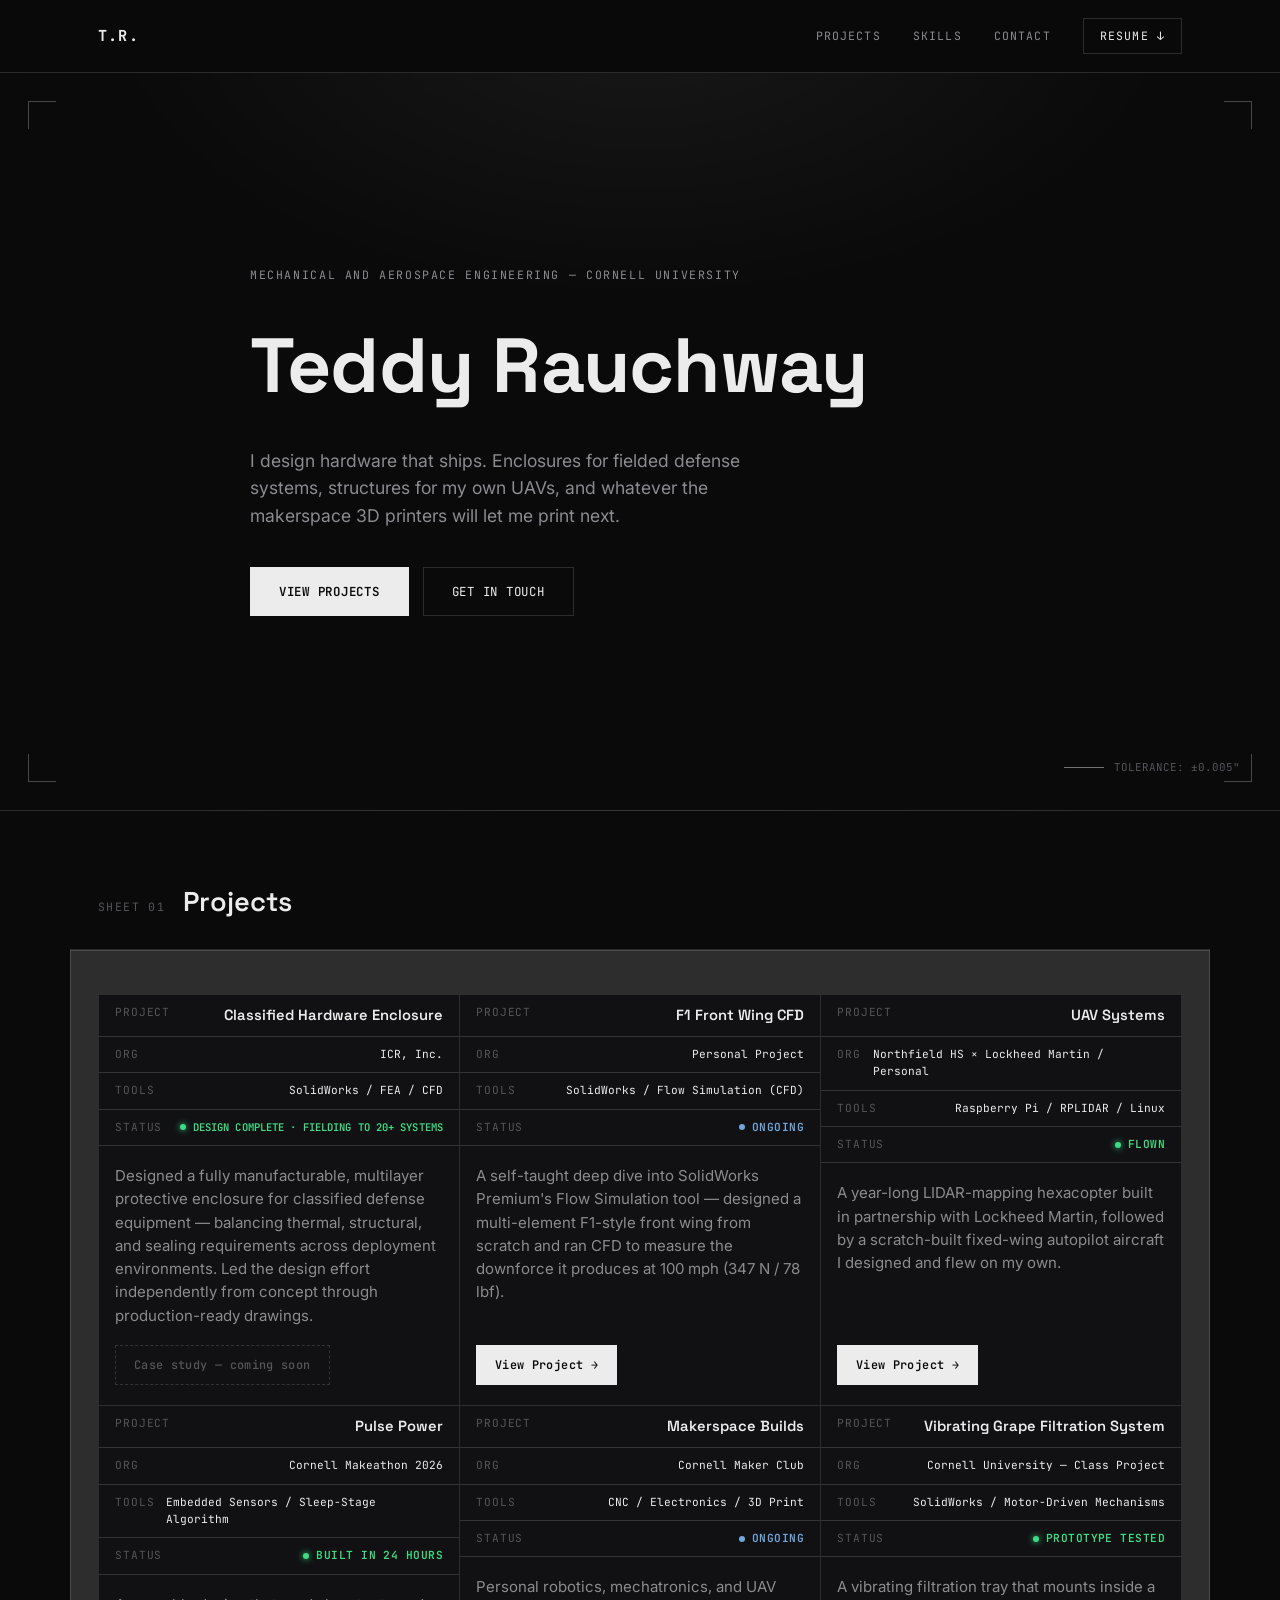
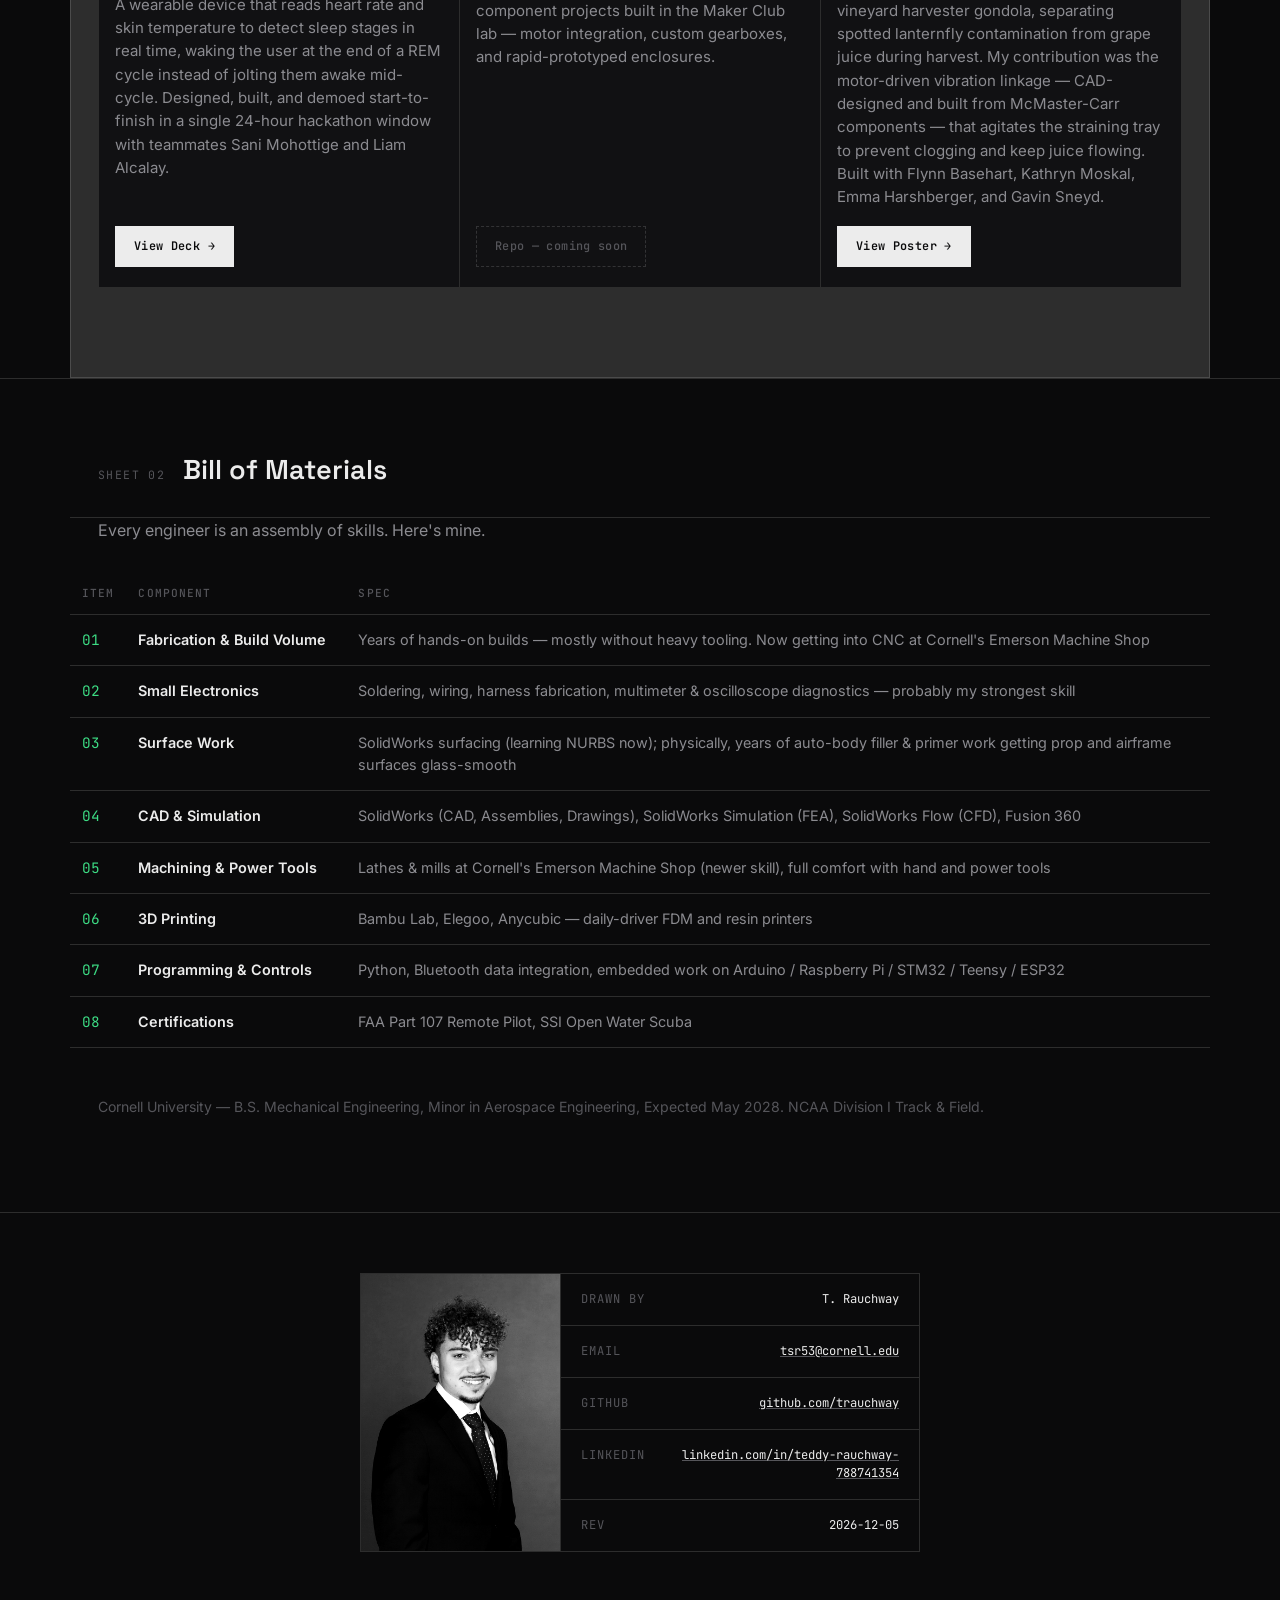
==== index.html @ 2f69b861 "Update enclosure project status line, keep it a guaranteed one-liner Status now reads "DESIGN COMPLE" ====
<!DOCTYPE html>
<html lang="en">
<head>
<meta charset="UTF-8">
<meta name="viewport" content="width=device-width, initial-scale=1.0">
<title>Teddy Rauchway — Mechanical &amp; Aerospace Engineering</title>
<link rel="preconnect" href="https://fonts.googleapis.com">
<link href="https://fonts.googleapis.com/css2?family=JetBrains+Mono:wght@400;500;700&family=Space+Grotesk:wght@400;500;600;700&family=Inter:wght@400;500;600&display=swap" rel="stylesheet">
<link rel="stylesheet" href="style.css">
</head>
<body>

<!-- ============ NAV ============ -->
<header class="nav">
  <div class="nav-inner">
    <a href="#top" class="nav-mark">T.R.</a>
    <nav class="nav-links">
      <a href="#projects">Projects</a>
      <a href="#about">Skills</a>
      <a href="#contact">Contact</a>
      <a href="assets/resume.pdf" class="nav-resume" download>Resume ↓</a>
    </nav>
  </div>
</header>

<!-- ============ HERO ============ -->
<section class="hero" id="top">
  <span class="bracket bracket-tl" aria-hidden="true"></span>
  <span class="bracket bracket-tr" aria-hidden="true"></span>
  <span class="bracket bracket-bl" aria-hidden="true"></span>
  <span class="bracket bracket-br" aria-hidden="true"></span>
  <div class="hero-inner">
    <p class="eyebrow">MECHANICAL AND AEROSPACE ENGINEERING — CORNELL UNIVERSITY</p>
    <h1>Teddy Rauchway</h1>
    <p class="hero-thesis">I design hardware that ships. Enclosures for fielded defense systems, structures for my own UAVs, and whatever the makerspace 3D printers will let me print next.</p>
    <div class="hero-actions">
      <a href="#projects" class="btn btn-primary">View Projects</a>
      <a href="mailto:tsr53@cornell.edu" class="btn btn-outline">Get in touch</a>
    </div>
  </div>
  <div class="hero-callout" aria-hidden="true">
    <span class="dim-line"></span>
    <span class="callout-label">TOLERANCE: ±0.005"</span>
  </div>
</section>

<!-- ============ PROJECTS ============ -->
<section class="projects" id="projects">
  <div class="section-head">
    <span class="section-num">SHEET 01</span>
    <h2>Projects</h2>
  </div>

  <div class="project-grid">

    <article class="project-card">
      <div class="title-block">
        <div class="tb-row tb-title">
          <span>PROJECT</span>
          <strong>Classified Hardware Enclosure</strong>
        </div>
        <div class="tb-row">
          <span>ORG</span><span>ICR, Inc.</span>
        </div>
        <div class="tb-row">
          <span>TOOLS</span><span>SolidWorks / FEA / CFD</span>
        </div>
        <div class="tb-row">
          <span>STATUS</span><span class="status status-live status-compact"><i></i>DESIGN COMPLETE · FIELDING TO 20+ SYSTEMS</span>
        </div>
      </div>
      <p class="project-desc">
        Designed a fully manufacturable, multilayer protective enclosure for classified defense equipment —
        balancing thermal, structural, and sealing requirements across deployment environments. Led the design
        effort independently from concept through production-ready drawings.
      </p>
      <div class="project-links">
        <span class="project-link project-link-disabled">Case study — coming soon</span>
      </div>
    </article>

    <article class="project-card">
      <div class="title-block">
        <div class="tb-row tb-title">
          <span>PROJECT</span>
          <strong>F1 Front Wing CFD</strong>
        </div>
        <div class="tb-row">
          <span>ORG</span><span>Personal Project</span>
        </div>
        <div class="tb-row">
          <span>TOOLS</span><span>SolidWorks / Flow Simulation (CFD)</span>
        </div>
        <div class="tb-row">
          <span>STATUS</span><span class="status status-progress"><i></i>ONGOING</span>
        </div>
      </div>
      <p class="project-desc">
        A self-taught deep dive into SolidWorks Premium's Flow Simulation tool — designed a multi-element
        F1-style front wing from scratch and ran CFD to measure the downforce it produces at 100 mph
        (347 N / 78 lbf).
      </p>
      <div class="project-links">
        <a href="f1wing.html" class="project-link">View Project →</a>
      </div>
    </article>

    <article class="project-card">
      <div class="title-block">
        <div class="tb-row tb-title">
          <span>PROJECT</span>
          <strong>UAV Systems</strong>
        </div>
        <div class="tb-row">
          <span>ORG</span><span>Northfield HS × Lockheed Martin / Personal</span>
        </div>
        <div class="tb-row">
          <span>TOOLS</span><span>Raspberry Pi / RPLIDAR / Linux</span>
        </div>
        <div class="tb-row">
          <span>STATUS</span><span class="status status-live"><i></i>FLOWN</span>
        </div>
      </div>
      <p class="project-desc">
        A year-long LIDAR-mapping hexacopter built in partnership with Lockheed Martin, followed by a
        scratch-built fixed-wing autopilot aircraft I designed and flew on my own.
      </p>
      <div class="project-links">
        <a href="uav.html" class="project-link">View Project →</a>
      </div>
    </article>

    <article class="project-card">
      <div class="title-block">
        <div class="tb-row tb-title">
          <span>PROJECT</span>
          <strong>Pulse Power</strong>
        </div>
        <div class="tb-row">
          <span>ORG</span><span>Cornell Makeathon 2026</span>
        </div>
        <div class="tb-row">
          <span>TOOLS</span><span>Embedded Sensors / Sleep-Stage Algorithm</span>
        </div>
        <div class="tb-row">
          <span>STATUS</span><span class="status status-live"><i></i>BUILT IN 24 HOURS</span>
        </div>
      </div>
      <p class="project-desc">
        A wearable device that reads heart rate and skin temperature to detect sleep stages in real time,
        waking the user at the end of a REM cycle instead of jolting them awake mid-cycle. Designed, built,
        and demoed start-to-finish in a single 24-hour hackathon window with teammates Sani Mohottige and
        Liam Alcalay.
      </p>
      <div class="project-links">
        <a href="assets/pulse-power-deck.pdf" target="_blank" rel="noopener" class="project-link">View Deck →</a>
      </div>
    </article>

    <article class="project-card">
      <div class="title-block">
        <div class="tb-row tb-title">
          <span>PROJECT</span>
          <strong>Makerspace Builds</strong>
        </div>
        <div class="tb-row">
          <span>ORG</span><span>Cornell Maker Club</span>
        </div>
        <div class="tb-row">
          <span>TOOLS</span><span>CNC / Electronics / 3D Print</span>
        </div>
        <div class="tb-row">
          <span>STATUS</span><span class="status status-progress"><i></i>ONGOING</span>
        </div>
      </div>
      <p class="project-desc">
        Personal robotics, mechatronics, and UAV component projects built in the Maker Club lab —
        motor integration, custom gearboxes, and rapid-prototyped enclosures.
      </p>
      <div class="project-links">
        <span class="project-link project-link-disabled">Repo — coming soon</span>
      </div>
    </article>

    <article class="project-card">
      <div class="title-block">
        <div class="tb-row tb-title">
          <span>PROJECT</span>
          <strong>Vibrating Grape Filtration System</strong>
        </div>
        <div class="tb-row">
          <span>ORG</span><span>Cornell University — Class Project</span>
        </div>
        <div class="tb-row">
          <span>TOOLS</span><span>SolidWorks / Motor-Driven Mechanisms</span>
        </div>
        <div class="tb-row">
          <span>STATUS</span><span class="status status-live"><i></i>PROTOTYPE TESTED</span>
        </div>
      </div>
      <p class="project-desc">
        A vibrating filtration tray that mounts inside a vineyard harvester gondola, separating spotted
        lanternfly contamination from grape juice during harvest. My contribution was the motor-driven
        vibration linkage — CAD-designed and built from McMaster-Carr components — that agitates the
        straining tray to prevent clogging and keep juice flowing. Built with Flynn Basehart, Kathryn Moskal,
        Emma Harshberger, and Gavin Sneyd.
      </p>
      <div class="project-links">
        <a href="assets/slf-filtration-poster.pdf" target="_blank" rel="noopener" class="project-link">View Poster →</a>
      </div>
    </article>

  </div>
</section>

<!-- ============ ABOUT / SKILLS AS BOM ============ -->
<section class="about" id="about">
  <div class="section-head">
    <span class="section-num">SHEET 02</span>
    <h2>Bill of Materials</h2>
  </div>
  <p class="bom-intro">Every engineer is an assembly of skills. Here's mine.</p>

  <table class="bom-table">
    <thead>
      <tr><th>ITEM</th><th>COMPONENT</th><th>SPEC</th></tr>
    </thead>
    <tbody>
      <tr><td>01</td><td>Fabrication &amp; Build Volume</td><td>Years of hands-on builds — mostly without heavy tooling. Now getting into CNC at Cornell's Emerson Machine Shop</td></tr>
      <tr><td>02</td><td>Small Electronics</td><td>Soldering, wiring, harness fabrication, multimeter &amp; oscilloscope diagnostics — probably my strongest skill</td></tr>
      <tr><td>03</td><td>Surface Work</td><td>SolidWorks surfacing (learning NURBS now); physically, years of auto-body filler &amp; primer work getting prop and airframe surfaces glass-smooth</td></tr>
      <tr><td>04</td><td>CAD &amp; Simulation</td><td>SolidWorks (CAD, Assemblies, Drawings), SolidWorks Simulation (FEA), SolidWorks Flow (CFD), Fusion 360</td></tr>
      <tr><td>05</td><td>Machining &amp; Power Tools</td><td>Lathes &amp; mills at Cornell's Emerson Machine Shop (newer skill), full comfort with hand and power tools</td></tr>
      <tr><td>06</td><td>3D Printing</td><td>Bambu Lab, Elegoo, Anycubic — daily-driver FDM and resin printers</td></tr>
      <tr><td>07</td><td>Programming &amp; Controls</td><td>Python, Bluetooth data integration, embedded work on Arduino / Raspberry Pi / STM32 / Teensy / ESP32</td></tr>
      <tr><td>08</td><td>Certifications</td><td>FAA Part 107 Remote Pilot, SSI Open Water Scuba</td></tr>
    </tbody>
  </table>

  <div class="about-note">
    <p>Cornell University — B.S. Mechanical Engineering, Minor in Aerospace Engineering, Expected May 2028. NCAA Division I Track &amp; Field.</p>
  </div>
</section>

<!-- ============ CONTACT / FOOTER ============ -->
<footer class="footer" id="contact">
  <div class="footer-inner">
    <img src="assets/headshot.jpg" alt="Teddy Rauchway" class="footer-photo">
    <div class="footer-title-block">
      <div class="tb-row"><span>DRAWN BY</span><span>T. Rauchway</span></div>
      <div class="tb-row"><span>EMAIL</span><span><a href="mailto:tsr53@cornell.edu">tsr53@cornell.edu</a></span></div>
      <div class="tb-row"><span>GITHUB</span><span><a href="https://github.com/trauchway" target="_blank" rel="noopener">github.com/trauchway</a></span></div>
      <div class="tb-row"><span>LINKEDIN</span><span><a href="https://www.linkedin.com/in/teddy-rauchway-788741354" target="_blank" rel="noopener">linkedin.com/in/teddy-rauchway-788741354</a></span></div>
      <div class="tb-row"><span>REV</span><span id="rev-date"></span></div>
    </div>
  </div>
</footer>

<script src="script.js"></script>
</body>
</html>
---- style.css ----
:root {
  --bg:            #0A0A0B;
  --bg-elevated:   #111113;
  --bg-elevated-2: #17171A;
  --border:        rgba(255,255,255,0.14);
  --border-strong: rgba(255,255,255,0.42);
  --text:          #ECECEC;
  --text-dim:      #8B8B90;
  --text-faint:    #55555A;
  --signal-green:  #3DDC84;
  --signal-blue:   #6FA8DC;
  --font-display:  'Space Grotesk', sans-serif;
  --font-mono:     'JetBrains Mono', monospace;
  --font-body:     'Inter', sans-serif;
}

* { box-sizing: border-box; }
html { scroll-behavior: smooth; }
body {
  margin: 0;
  background: var(--bg);
  color: var(--text);
  font-family: var(--font-body);
  line-height: 1.55;
  -webkit-font-smoothing: antialiased;
}
a { color: inherit; }

a:focus-visible, span:focus-visible {
  outline: 1px solid var(--signal-green);
  outline-offset: 3px;
}

@media (prefers-reduced-motion: reduce) {
  * { animation: none !important; transition: none !important; scroll-behavior: auto !important; }
}

/* ============ NAV ============ */
.nav {
  position: sticky;
  top: 0;
  z-index: 50;
  background: rgba(10,10,11,0.88);
  backdrop-filter: blur(10px);
  border-bottom: 1px solid var(--border);
}
.nav-inner {
  max-width: 1140px;
  margin: 0 auto;
  padding: 18px 28px;
  display: flex;
  align-items: center;
  justify-content: space-between;
}
.nav-mark {
  font-family: var(--font-mono);
  font-weight: 700;
  font-size: 0.95rem;
  letter-spacing: 0.08em;
  text-decoration: none;
  color: var(--text);
}
.nav-links { display: flex; gap: 32px; align-items: center; }
.nav-links a {
  text-decoration: none;
  font-family: var(--font-mono);
  font-size: 0.72rem;
  letter-spacing: 0.1em;
  text-transform: uppercase;
  color: var(--text-dim);
  transition: color 0.15s ease;
}
.nav-links a:hover { color: var(--text); }
.nav-resume {
  border: 1px solid var(--border);
  padding: 8px 16px;
  color: var(--text) !important;
}
.nav-resume:hover { border-color: var(--border-strong); background: var(--bg-elevated); }

/* ============ HERO ============ */
.hero {
  position: relative;
  background:
    radial-gradient(ellipse 900px 500px at 50% -10%, rgba(255,255,255,0.06), transparent 60%),
    var(--bg);
  min-height: 82vh;
  display: flex;
  align-items: center;
  padding: 40px 28px;
  border-bottom: 1px solid var(--border);
}
.bracket {
  position: absolute;
  width: 28px;
  height: 28px;
  border: 1px solid var(--border-strong);
  opacity: 0.6;
}
.bracket-tl { top: 28px; left: 28px; border-right: none; border-bottom: none; }
.bracket-tr { top: 28px; right: 28px; border-left: none; border-bottom: none; }
.bracket-bl { bottom: 28px; left: 28px; border-right: none; border-top: none; }
.bracket-br { bottom: 28px; right: 28px; border-left: none; border-top: none; }
@media (max-width: 700px) { .bracket { display: none; } }

.hero-inner {
  position: relative;
  max-width: 780px;
  margin: 0 auto;
  width: 100%;
}
.eyebrow {
  font-family: var(--font-mono);
  font-size: 0.72rem;
  letter-spacing: 0.14em;
  color: var(--text-dim);
  margin: 0 0 22px;
}
.hero h1 {
  font-family: var(--font-display);
  font-size: clamp(2.6rem, 7vw, 4.8rem);
  font-weight: 700;
  margin: 0 0 22px;
  letter-spacing: -0.01em;
  color: var(--text);
}
.hero-thesis {
  font-size: 1.1rem;
  max-width: 560px;
  color: var(--text-dim);
  margin: 0 0 38px;
}
.hero-actions { display: flex; gap: 14px; flex-wrap: wrap; }
.btn {
  font-family: var(--font-mono);
  font-size: 0.78rem;
  letter-spacing: 0.06em;
  text-transform: uppercase;
  text-decoration: none;
  padding: 14px 28px;
  border: 1px solid var(--border);
  display: inline-block;
  transition: transform 0.15s ease, box-shadow 0.15s ease, background 0.15s ease, border-color 0.15s ease;
  cursor: pointer;
}
.btn-primary {
  position: relative;
  isolation: isolate;
  overflow: hidden;
  background: var(--bg);
  border-color: var(--text);
  color: var(--bg);
  font-weight: 600;
  transition: color 0.28s ease, transform 0.15s ease, box-shadow 0.15s ease, border-color 0.15s ease;
}
.btn-primary::before {
  content: '';
  position: absolute;
  inset: 0;
  z-index: -1;
  background: var(--text);
  transition: transform 0.32s cubic-bezier(0.65, 0, 0.35, 1);
}
.btn-primary:hover {
  color: var(--text);
  transform: translateY(-2px);
  box-shadow: 0 6px 18px rgba(255,255,255,0.12);
}
.btn-primary:hover::before { transform: translateX(100%); }
.btn-primary:active { transform: translateY(0); box-shadow: none; }
.btn-outline { color: var(--text); }
.btn-outline:hover {
  border-color: var(--border-strong);
  background: var(--bg-elevated);
  transform: translateY(-2px);
  box-shadow: 0 6px 18px rgba(255,255,255,0.06);
}
.btn-outline:active { transform: translateY(0); box-shadow: none; }

.hero-callout {
  position: absolute;
  right: 40px;
  bottom: 34px;
  display: flex;
  align-items: center;
  gap: 10px;
  font-family: var(--font-mono);
  font-size: 0.68rem;
  color: var(--text-faint);
}
.dim-line { width: 40px; height: 1px; background: var(--border-strong); }
@media (max-width: 700px) { .hero-callout { display: none; } }

/* ============ SECTION HEAD ============ */
.section-head {
  max-width: 1140px;
  margin: 0 auto;
  padding: 70px 28px 26px;
  display: flex;
  align-items: baseline;
  gap: 18px;
  border-bottom: 1px solid var(--border);
}
.section-num {
  font-family: var(--font-mono);
  font-size: 0.72rem;
  letter-spacing: 0.12em;
  color: var(--text-faint);
}
.section-head h2 {
  font-family: var(--font-display);
  font-size: 1.7rem;
  font-weight: 600;
  margin: 0;
  color: var(--text);
}

/* ============ PROJECTS ============ */
.projects { background: var(--bg); }
.project-grid {
  max-width: 1140px;
  margin: 0 auto;
  padding: 44px 28px 90px;
  display: grid;
  grid-template-columns: repeat(auto-fit, minmax(320px, 1fr));
  gap: 1px;
  background: var(--border);
  border: 1px solid var(--border);
}
.project-card {
  background: var(--bg-elevated);
  display: flex;
  flex-direction: column;
  transition: background 0.2s ease;
}
.project-card:hover { background: var(--bg-elevated-2); }

.title-block { border-bottom: 1px solid var(--border); }
.tb-row {
  display: flex;
  justify-content: space-between;
  gap: 12px;
  font-family: var(--font-mono);
  font-size: 0.7rem;
  padding: 9px 16px;
  border-top: 1px solid var(--border);
}
.tb-row:first-child { border-top: none; }
.tb-row span:first-child { color: var(--text-faint); letter-spacing: 0.08em; }
.tb-title strong {
  font-family: var(--font-display);
  font-size: 0.92rem;
  font-weight: 600;
  color: var(--text);
}
.status { display: flex; align-items: center; gap: 7px; font-weight: 600; letter-spacing: 0.04em; }
.status i {
  display: inline-block;
  width: 6px;
  height: 6px;
  border-radius: 50%;
}
.status-live { color: var(--signal-green); }
.status-live i { background: var(--signal-green); box-shadow: 0 0 6px var(--signal-green); }
.status-progress { color: var(--signal-blue); }
.status-progress i { background: var(--signal-blue); }
.status-compact {
  white-space: nowrap;
  font-size: clamp(0.56rem, 2.4vw, 0.66rem);
  letter-spacing: 0.01em;
}

.project-desc {
  padding: 18px 16px;
  font-size: 0.94rem;
  color: var(--text-dim);
  flex-grow: 1;
  margin: 0;
}
.project-links { padding: 0 16px 20px; }
.project-link {
  font-family: var(--font-mono);
  font-size: 0.74rem;
  letter-spacing: 0.03em;
  text-decoration: none;
  display: inline-block;
  background: var(--text);
  color: var(--bg);
  font-weight: 600;
  padding: 10px 18px;
  border: 1px solid var(--text);
  transition: all 0.15s ease;
}
.project-link:hover {
  background: transparent;
  color: var(--text);
  border-color: var(--border-strong);
}
.project-link-disabled {
  background: transparent;
  color: var(--text-faint);
  border: 1px dashed var(--border);
  font-weight: 500;
  cursor: default;
}
.project-link-disabled:hover {
  background: transparent;
  color: var(--text-faint);
  border-color: var(--border);
}

/* ============ ABOUT / BOM ============ */
.about { background: var(--bg); border-top: 1px solid var(--border); }
.bom-intro {
  max-width: 1140px;
  margin: 0 auto;
  padding: 0 28px;
  color: var(--text-dim);
  font-size: 1rem;
}
.bom-table {
  max-width: 1140px;
  margin: 30px auto 0;
  padding: 0 28px;
  width: 100%;
  border-collapse: collapse;
  font-size: 0.9rem;
}
.bom-table thead th {
  font-family: var(--font-mono);
  font-size: 0.7rem;
  letter-spacing: 0.1em;
  text-align: left;
  color: var(--text-faint);
  border-bottom: 1px solid var(--border);
  padding: 12px;
  font-weight: 500;
}
.bom-table td {
  padding: 14px 12px;
  border-bottom: 1px solid var(--border);
  vertical-align: top;
  color: var(--text-dim);
}
.bom-table td:first-child {
  font-family: var(--font-mono);
  color: var(--signal-green);
  width: 50px;
}
.bom-table td:nth-child(2) {
  font-weight: 600;
  width: 220px;
  color: var(--text);
}
.about-note {
  max-width: 1140px;
  margin: 0 auto;
  padding: 34px 28px 80px;
  color: var(--text-faint);
  font-size: 0.88rem;
}

/* ============ FOOTER ============ */
.footer { background: var(--bg); border-top: 1px solid var(--border); padding: 60px 28px; }
.footer-inner {
  max-width: 560px;
  margin: 0 auto;
  display: grid;
  grid-template-columns: 200px 1fr;
  border: 1px solid var(--border);
}
.footer-photo {
  width: 100%;
  height: 100%;
  object-fit: cover;
  display: block;
  filter: grayscale(1) contrast(1.05);
  border-right: 1px solid var(--border);
}
.footer-title-block {
  border: none;
  display: flex;
  flex-direction: column;
  justify-content: center;
}
.footer-title-block .tb-row {
  padding: 16px 20px;
  font-size: 0.76rem;
}
.footer-title-block .tb-row { color: var(--text); }
.footer-title-block .tb-row span:first-child { color: var(--text-faint); flex-shrink: 0; }
.footer-title-block .tb-row span:last-child { text-align: right; }
.footer-title-block a { text-decoration: underline; text-decoration-color: var(--text-faint); }
.footer-title-block a:hover { text-decoration-color: var(--text); }

@media (max-width: 560px) {
  .footer-inner { grid-template-columns: 1fr; }
  .footer-photo { width: 100%; height: 260px; border-right: none; border-bottom: 1px solid var(--border); }
}

@media (max-width: 500px) {
  .section-head { padding-top: 54px; }
}

/* ============ UAV PROJECT PAGE ============ */
.uav-hero { min-height: 46vh; }
.chapter { max-width: 1140px; margin: 0 auto; padding: 0 28px 90px; }
.chapter-body { padding-top: 40px; }
.chapter-info { max-width: 620px; margin-bottom: 30px; }
.chapter-desc {
  max-width: 720px;
  font-size: 1rem;
  color: var(--text-dim);
  margin: 0 0 40px;
}

.photo-grid {
  display: grid;
  grid-template-columns: repeat(auto-fit, minmax(260px, 1fr));
  gap: 1px;
  background: var(--border);
  border: 1px solid var(--border);
  margin-bottom: 40px;
}
.photo-grid figure {
  margin: 0;
  background: var(--bg-elevated);
  display: flex;
  flex-direction: column;
}
.photo-grid img {
  width: 100%;
  aspect-ratio: 4 / 3;
  object-fit: cover;
  display: block;
  filter: grayscale(0.15) contrast(1.03);
  cursor: zoom-in;
  transition: filter 0.15s ease;
}
.photo-grid img:hover { filter: grayscale(0) contrast(1.05); }
.photo-grid figcaption {
  font-family: var(--font-mono);
  font-size: 0.68rem;
  letter-spacing: 0.05em;
  color: var(--text-faint);
  padding: 10px 14px;
  display: flex;
  align-items: center;
  gap: 8px;
}
.gen-tag {
  font-weight: 700;
  color: var(--signal-blue);
  border: 1px solid var(--signal-blue);
  padding: 1px 6px;
  font-size: 0.62rem;
}
.gen-tag-final { color: var(--signal-green); border-color: var(--signal-green); }

.video-wrap {
  max-width: 720px;
  border: 1px solid var(--border);
  background: var(--bg-elevated);
  padding: 16px;
}
.video-wrap video {
  width: 100%;
  display: block;
  background: #000;
}
.video-caption {
  font-family: var(--font-mono);
  font-size: 0.7rem;
  color: var(--text-faint);
  margin: 12px 0 0;
  letter-spacing: 0.05em;
  display: flex;
  align-items: center;
  gap: 8px;
}

/* ============ COVER SHOT ============ */
.cover-shot {
  max-width: 1140px;
  margin: 0 auto;
  padding: 50px 28px 0;
}
.cover-shot figure {
  margin: 0;
  border: 1px solid var(--border);
  background: var(--bg-elevated);
}
.cover-shot img {
  width: 100%;
  aspect-ratio: 16 / 9;
  object-fit: cover;
  display: block;
  filter: grayscale(0.15) contrast(1.03);
  cursor: zoom-in;
  transition: filter 0.15s ease;
}
.cover-shot img:hover { filter: grayscale(0) contrast(1.05); }
.cover-shot figcaption {
  font-family: var(--font-mono);
  font-size: 0.7rem;
  color: var(--text-faint);
  padding: 12px 16px;
  letter-spacing: 0.05em;
  border-top: 1px solid var(--border);
}

/* ============ RESULT CALLOUT ============ */
.result-callout {
  max-width: 720px;
  border: 1px solid var(--border-strong);
  background: var(--bg-elevated);
  padding: 20px 24px;
  margin: 0 0 40px;
  display: flex;
  align-items: baseline;
  gap: 16px;
  flex-wrap: wrap;
}
.result-callout .result-label {
  font-family: var(--font-mono);
  font-size: 0.7rem;
  letter-spacing: 0.1em;
  color: var(--text-faint);
}
.result-callout .result-value {
  font-family: var(--font-display);
  font-size: 1.6rem;
  font-weight: 700;
  color: var(--signal-green);
}

/* ============ LIGHTBOX ============ */
.lightbox {
  position: fixed;
  inset: 0;
  z-index: 200;
  background: rgba(10,10,11,0.94);
  display: flex;
  align-items: center;
  justify-content: center;
  padding: 70px 28px;
  opacity: 0;
  visibility: hidden;
  transition: opacity 0.2s ease, visibility 0.2s ease;
}
.lightbox.open { opacity: 1; visibility: visible; }
.lightbox-figure {
  margin: 0;
  max-width: 1100px;
  max-height: 100%;
  display: flex;
  flex-direction: column;
  align-items: center;
}
.lightbox-img {
  max-width: 100%;
  max-height: 78vh;
  object-fit: contain;
  display: block;
  border: 1px solid var(--border);
  background: var(--bg-elevated);
}
.lightbox-caption {
  font-family: var(--font-mono);
  font-size: 0.74rem;
  letter-spacing: 0.05em;
  color: var(--text-dim);
  margin: 16px 0 0;
  text-align: center;
}
.lightbox-close {
  position: fixed;
  top: 24px;
  right: 24px;
  width: 40px;
  height: 40px;
  display: flex;
  align-items: center;
  justify-content: center;
  border: 1px solid var(--border-strong);
  background: var(--bg-elevated);
  color: var(--text);
  font-size: 0.95rem;
  cursor: pointer;
  transition: background 0.15s ease;
}
.lightbox-close:hover { background: var(--bg-elevated-2); }
@media (max-width: 700px) {
  .lightbox { padding: 60px 16px; }
  .lightbox-close { top: 14px; right: 14px; }
}
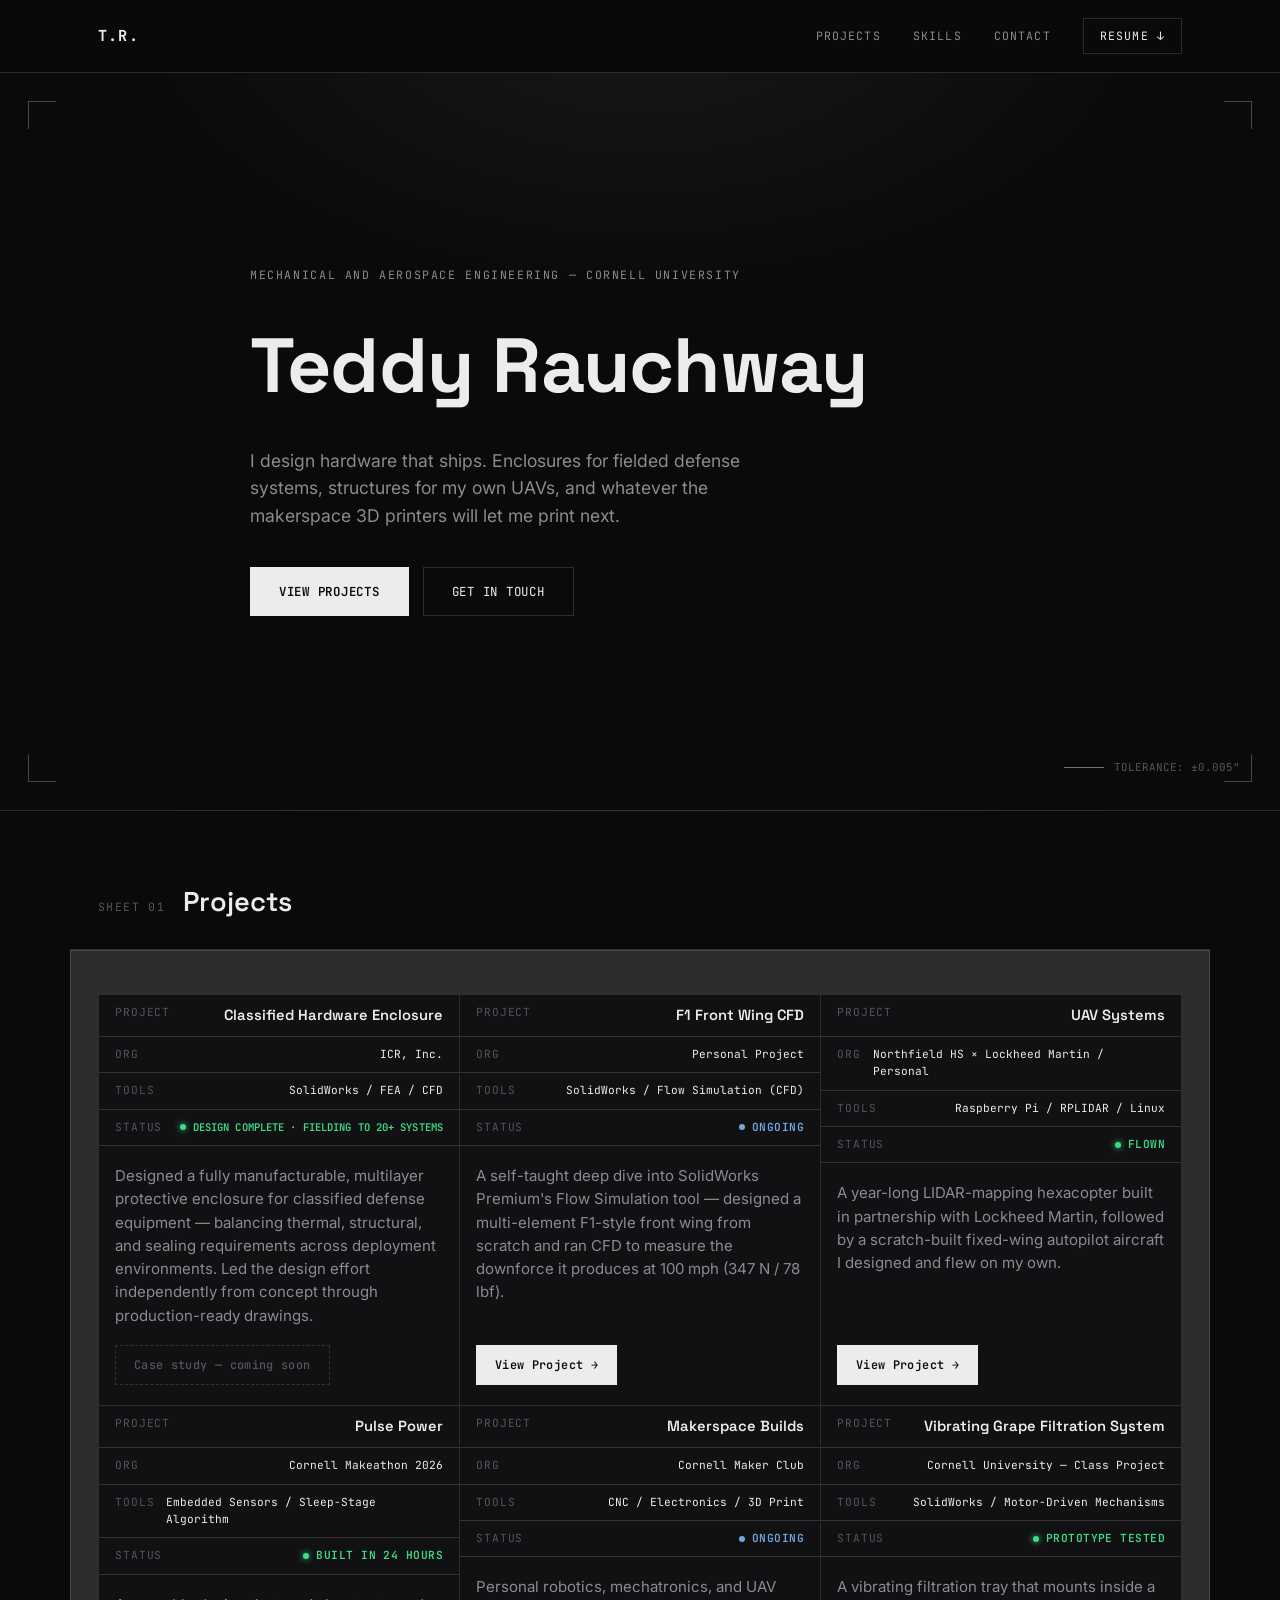
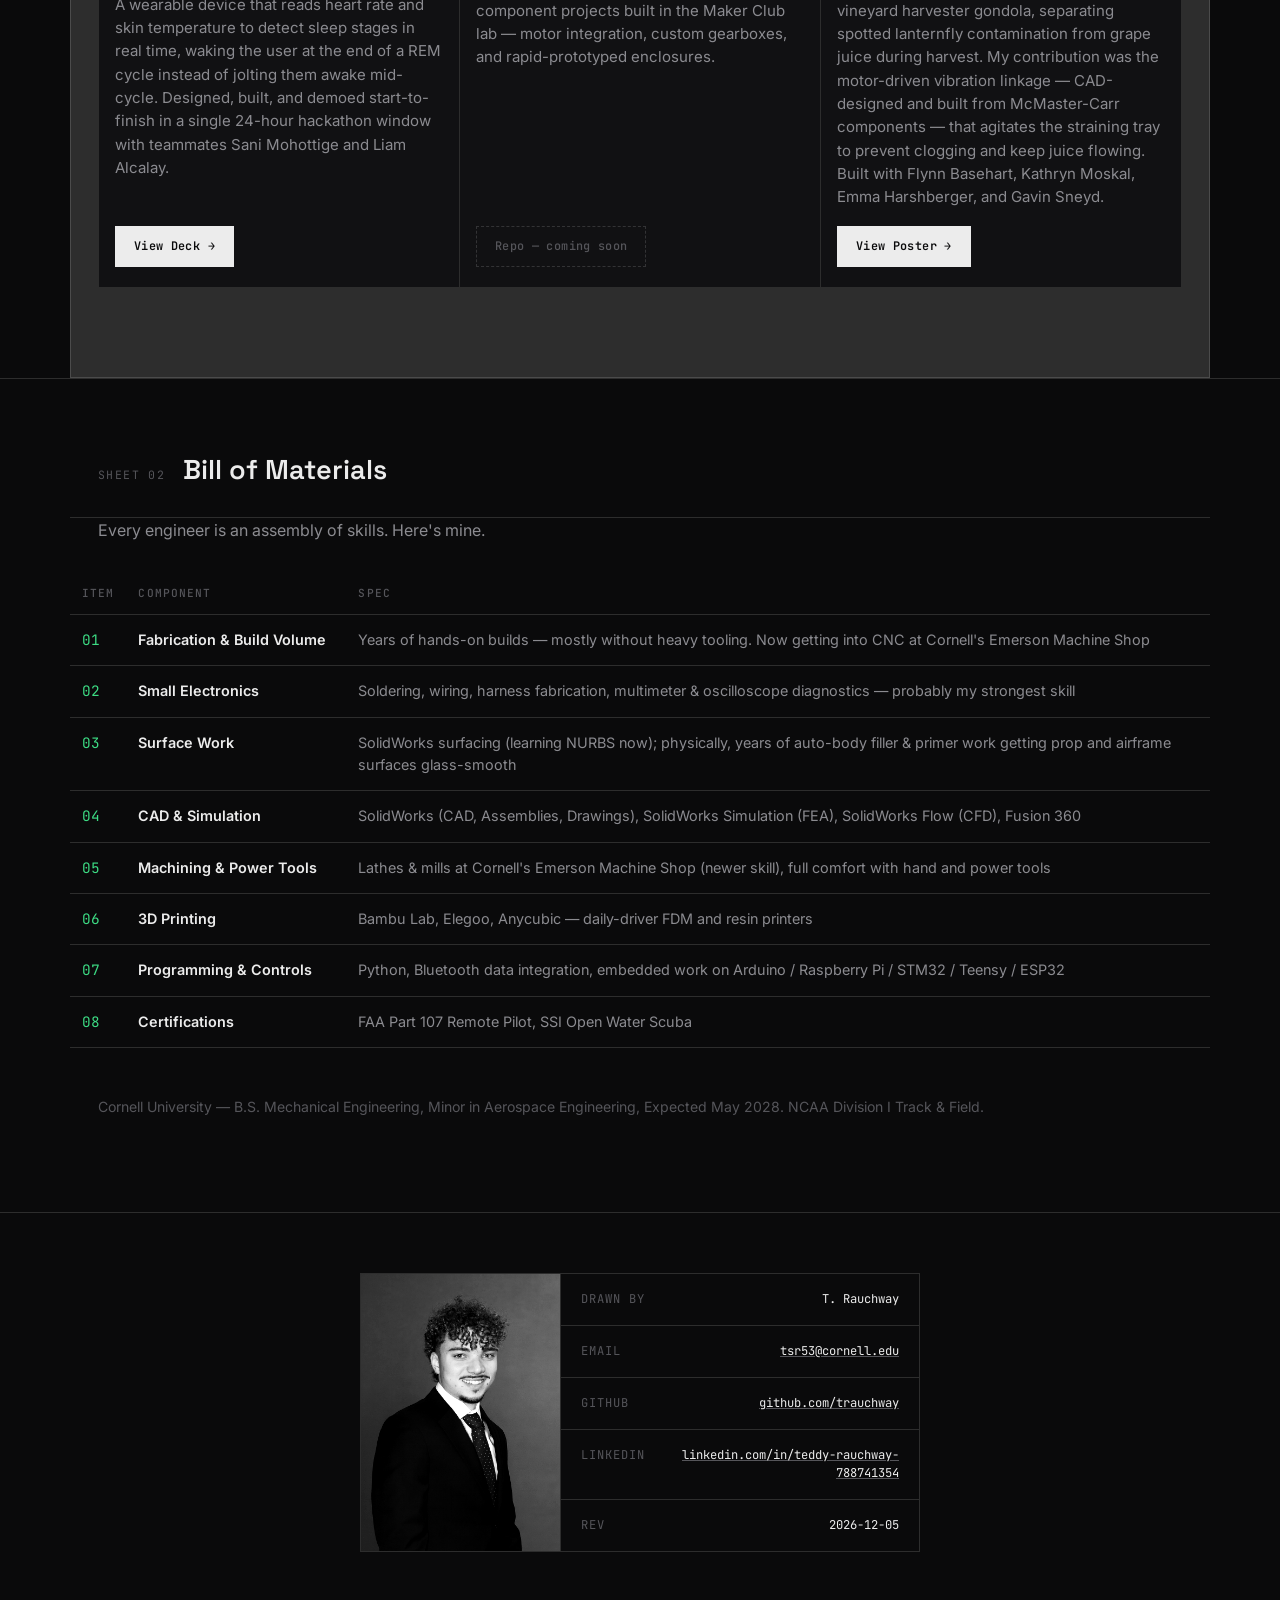
==== commit 0a084cff: "Add site favicon Co-Authored-By: Claude Sonnet 5 <noreply@anthropic.com>" ====
--- a/index.html
+++ b/index.html
@@ -6,6 +6,7 @@
 <title>Teddy Rauchway — Mechanical &amp; Aerospace Engineering</title>
 <link rel="preconnect" href="https://fonts.googleapis.com">
 <link href="https://fonts.googleapis.com/css2?family=JetBrains+Mono:wght@400;500;700&family=Space+Grotesk:wght@400;500;600;700&family=Inter:wght@400;500;600&display=swap" rel="stylesheet">
+<link rel="icon" type="image/svg+xml" href="assets/favicon.svg">
 <link rel="stylesheet" href="style.css">
 </head>
 <body>
--- a/style.css
+++ b/style.css
@@ -40,7 +40,7 @@
   position: sticky;
   top: 0;
   z-index: 50;
-  background: rgba(10,10,11,0.88);
+  background: rgba(10,10,11,0.55);
   backdrop-filter: blur(10px);
   border-bottom: 1px solid var(--border);
 }
@@ -594,3 +594,59 @@
   .lightbox { padding: 60px 16px; }
   .lightbox-close { top: 14px; right: 14px; }
 }
+
+/* ============ 3D MODEL VIEWER ============ */
+.model-viewer-wrap {
+  max-width: 720px;
+  border: 1px solid var(--border);
+  background: var(--bg-elevated);
+  padding: 16px;
+  margin: 0 0 40px;
+}
+.model-viewer-canvas-holder {
+  position: relative;
+  width: 100%;
+  aspect-ratio: 4 / 3;
+  background: var(--bg-elevated-2);
+  border: 1px solid var(--border);
+  overflow: hidden;
+  cursor: grab;
+  touch-action: none;
+}
+.model-viewer-canvas-holder:active { cursor: grabbing; }
+.model-viewer-canvas-holder canvas { display: block; width: 100%; height: 100%; }
+.model-viewer-loading {
+  position: absolute;
+  inset: 0;
+  display: flex;
+  align-items: center;
+  justify-content: center;
+  font-family: var(--font-mono);
+  font-size: 0.7rem;
+  letter-spacing: 0.08em;
+  color: var(--text-faint);
+  background: var(--bg-elevated-2);
+  transition: opacity 0.25s ease;
+  pointer-events: none;
+}
+.model-viewer-loading.is-hidden { opacity: 0; }
+.model-caption {
+  font-family: var(--font-mono);
+  font-size: 0.7rem;
+  color: var(--text-faint);
+  margin: 12px 0 0;
+  letter-spacing: 0.05em;
+}
+@media (max-width: 500px) {
+  .model-viewer-canvas-holder { aspect-ratio: 1 / 1; }
+}
+.media-label {
+  font-family: var(--font-mono);
+  font-size: 0.7rem;
+  letter-spacing: 0.12em;
+  text-transform: uppercase;
+  color: var(--text-faint);
+  margin: 0 0 14px;
+  padding-top: 8px;
+  border-top: 1px solid var(--border);
+}
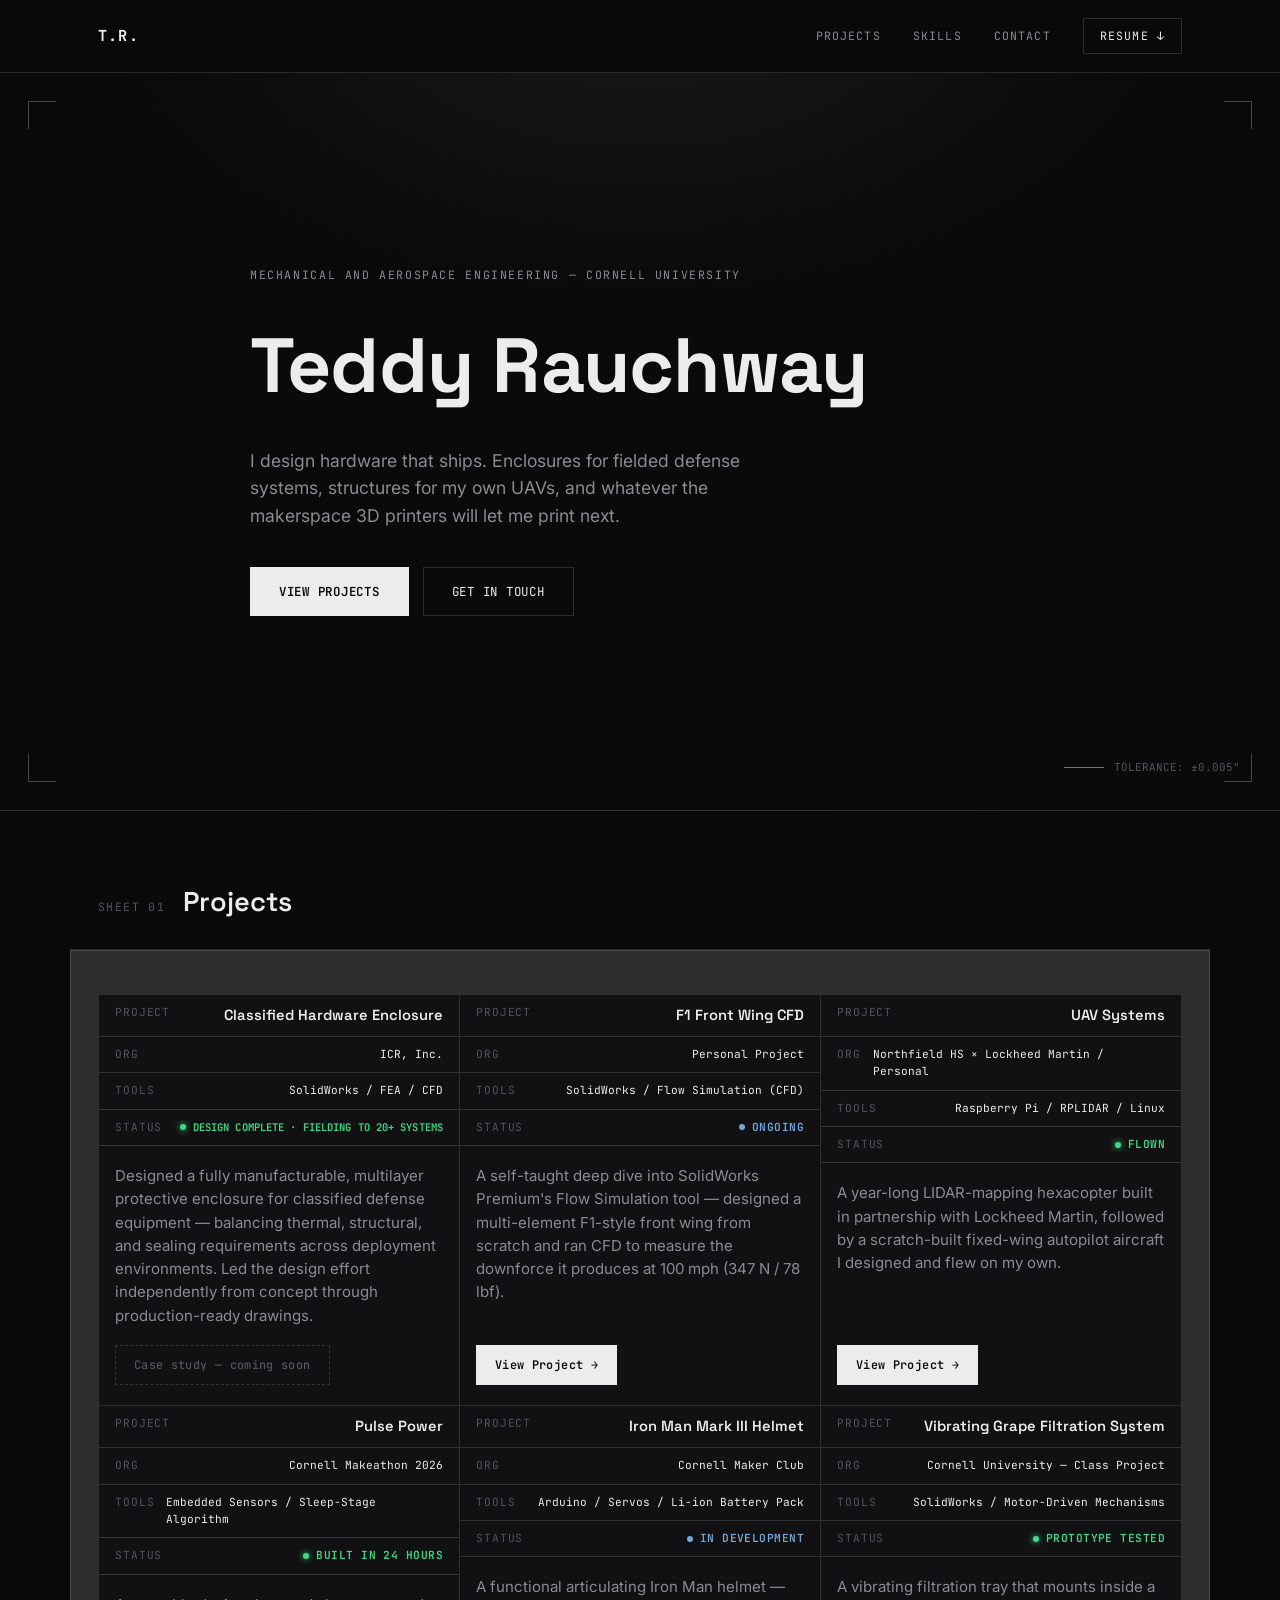
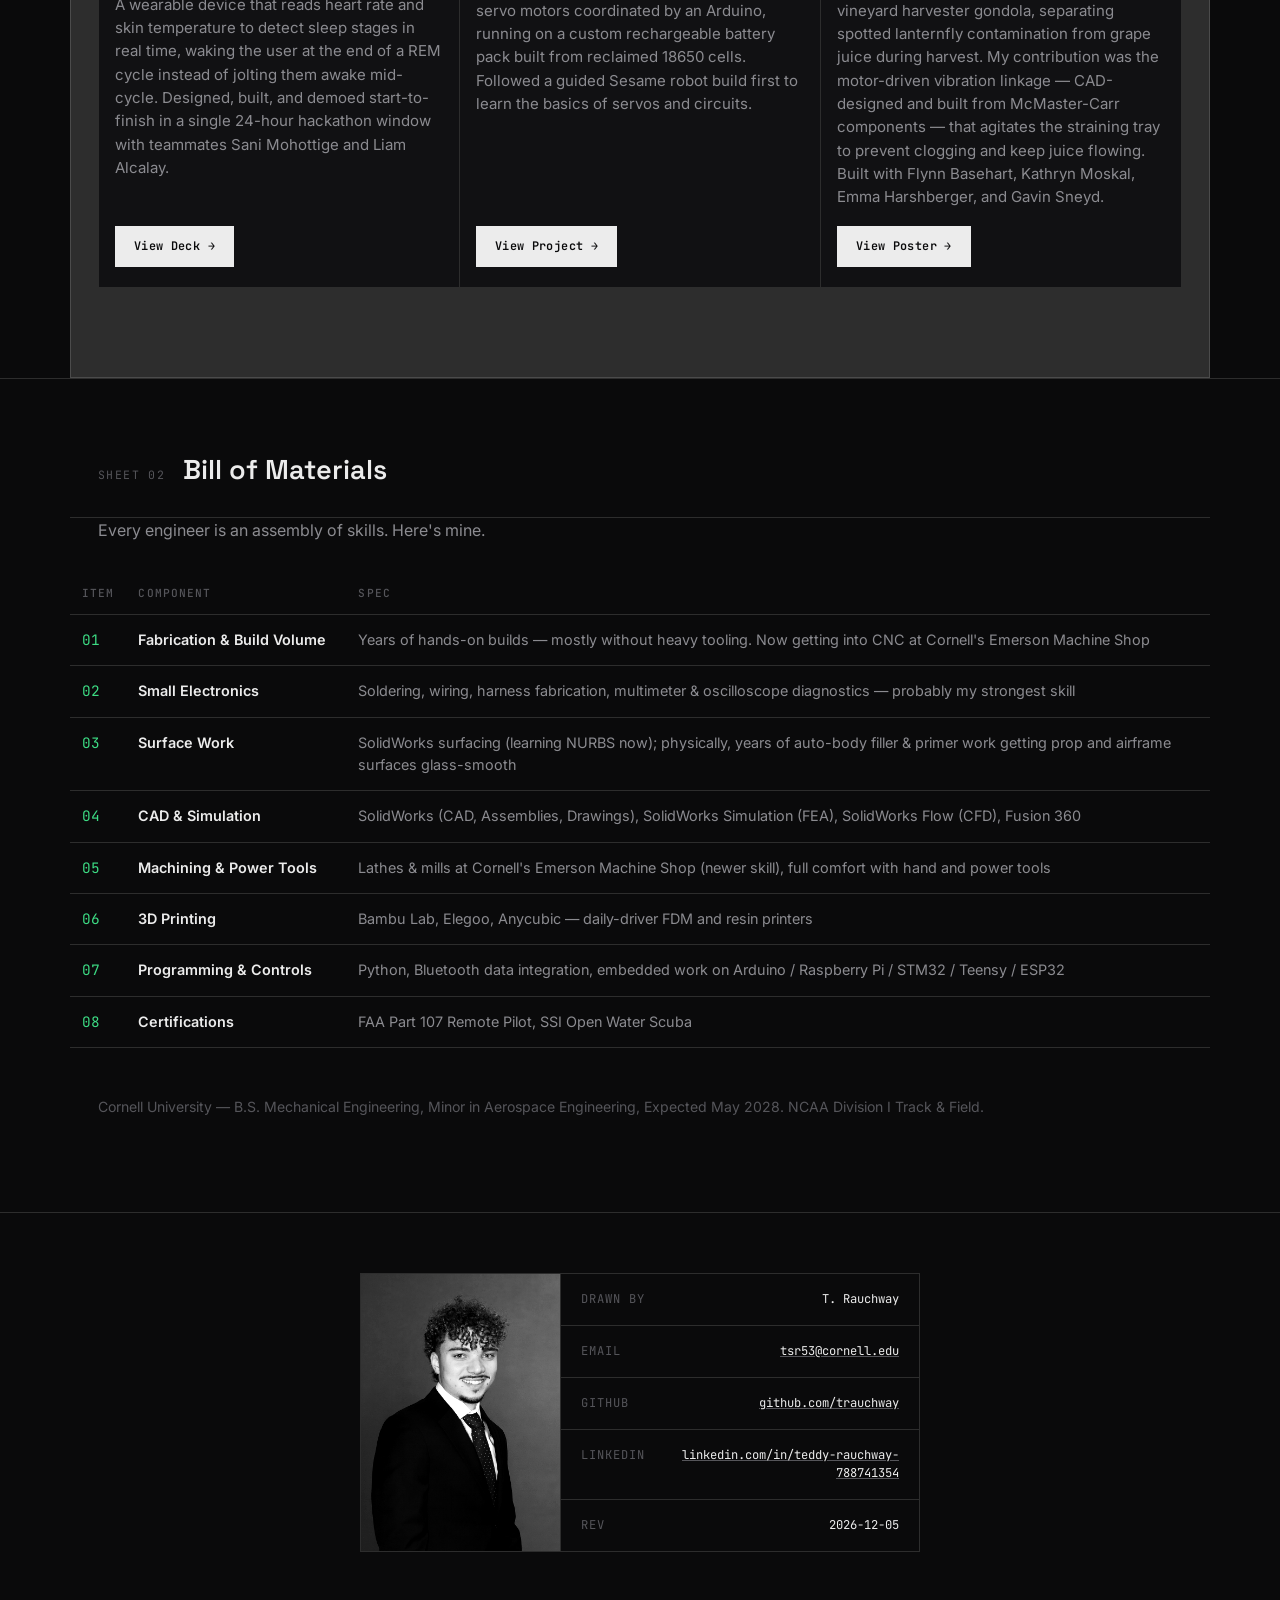
==== commit cb7264cd: "Add Iron Man Mark III Helmet project page New makerspace.html covering the helmet build (articulatin" ====
--- a/index.html
+++ b/index.html
@@ -162,24 +162,25 @@
       <div class="title-block">
         <div class="tb-row tb-title">
           <span>PROJECT</span>
-          <strong>Makerspace Builds</strong>
+          <strong>Iron Man Mark III Helmet</strong>
         </div>
         <div class="tb-row">
           <span>ORG</span><span>Cornell Maker Club</span>
         </div>
         <div class="tb-row">
-          <span>TOOLS</span><span>CNC / Electronics / 3D Print</span>
-        </div>
-        <div class="tb-row">
-          <span>STATUS</span><span class="status status-progress"><i></i>ONGOING</span>
-        </div>
-      </div>
-      <p class="project-desc">
-        Personal robotics, mechatronics, and UAV component projects built in the Maker Club lab —
-        motor integration, custom gearboxes, and rapid-prototyped enclosures.
-      </p>
-      <div class="project-links">
-        <span class="project-link project-link-disabled">Repo — coming soon</span>
+          <span>TOOLS</span><span>Arduino / Servos / Li-ion Battery Pack</span>
+        </div>
+        <div class="tb-row">
+          <span>STATUS</span><span class="status status-progress"><i></i>IN DEVELOPMENT</span>
+        </div>
+      </div>
+      <p class="project-desc">
+        A functional articulating Iron Man helmet — servo motors coordinated by an Arduino, running on a
+        custom rechargeable battery pack built from reclaimed 18650 cells. Followed a guided Sesame robot
+        build first to learn the basics of servos and circuits.
+      </p>
+      <div class="project-links">
+        <a href="makerspace.html" class="project-link">View Project →</a>
       </div>
     </article>
 
--- a/style.css
+++ b/style.css
@@ -534,6 +534,85 @@
   color: var(--signal-green);
 }
 
+/* ============ ROADMAP CALLOUT ============ */
+.roadmap-callout {
+  max-width: 720px;
+  border: 1px solid var(--border-strong);
+  background: var(--bg-elevated);
+  padding: 20px 24px;
+  margin: 0 0 40px;
+}
+.roadmap-callout .roadmap-label {
+  display: block;
+  font-family: var(--font-mono);
+  font-size: 0.7rem;
+  letter-spacing: 0.1em;
+  color: var(--text-faint);
+  margin-bottom: 14px;
+}
+.roadmap-items {
+  display: flex;
+  flex-wrap: wrap;
+  gap: 10px;
+}
+.roadmap-item {
+  font-family: var(--font-mono);
+  font-size: 0.78rem;
+  letter-spacing: 0.02em;
+  color: var(--signal-blue);
+  border: 1px solid var(--signal-blue);
+  padding: 7px 14px;
+}
+
+/* ============ ORIGIN NOTE ============ */
+.origin-wrap {
+  max-width: 1140px;
+  margin: 0 auto;
+  padding: 50px 28px 0;
+}
+.origin-note {
+  max-width: 720px;
+  border: 1px solid var(--border);
+  background: var(--bg-elevated);
+  padding: 18px 22px;
+}
+.origin-note .origin-label {
+  display: block;
+  font-family: var(--font-mono);
+  font-size: 0.68rem;
+  letter-spacing: 0.1em;
+  text-transform: uppercase;
+  color: var(--text-faint);
+  margin-bottom: 10px;
+}
+.origin-note p {
+  font-size: 0.88rem;
+  line-height: 1.55;
+  color: var(--text-dim);
+  margin: 0 0 12px;
+}
+.origin-note .origin-link {
+  font-family: var(--font-mono);
+  font-size: 0.74rem;
+  color: var(--text-dim);
+  text-decoration: underline;
+  text-decoration-color: var(--text-faint);
+}
+.origin-note .origin-link:hover { color: var(--text); text-decoration-color: var(--text); }
+
+/* ============ MEDIA PLACEHOLDER ============ */
+.media-placeholder {
+  max-width: 720px;
+  border: 1px dashed var(--border);
+  padding: 40px 20px;
+  text-align: center;
+  font-family: var(--font-mono);
+  font-size: 0.78rem;
+  letter-spacing: 0.05em;
+  color: var(--text-faint);
+  margin: 0 0 40px;
+}
+
 /* ============ LIGHTBOX ============ */
 .lightbox {
   position: fixed;
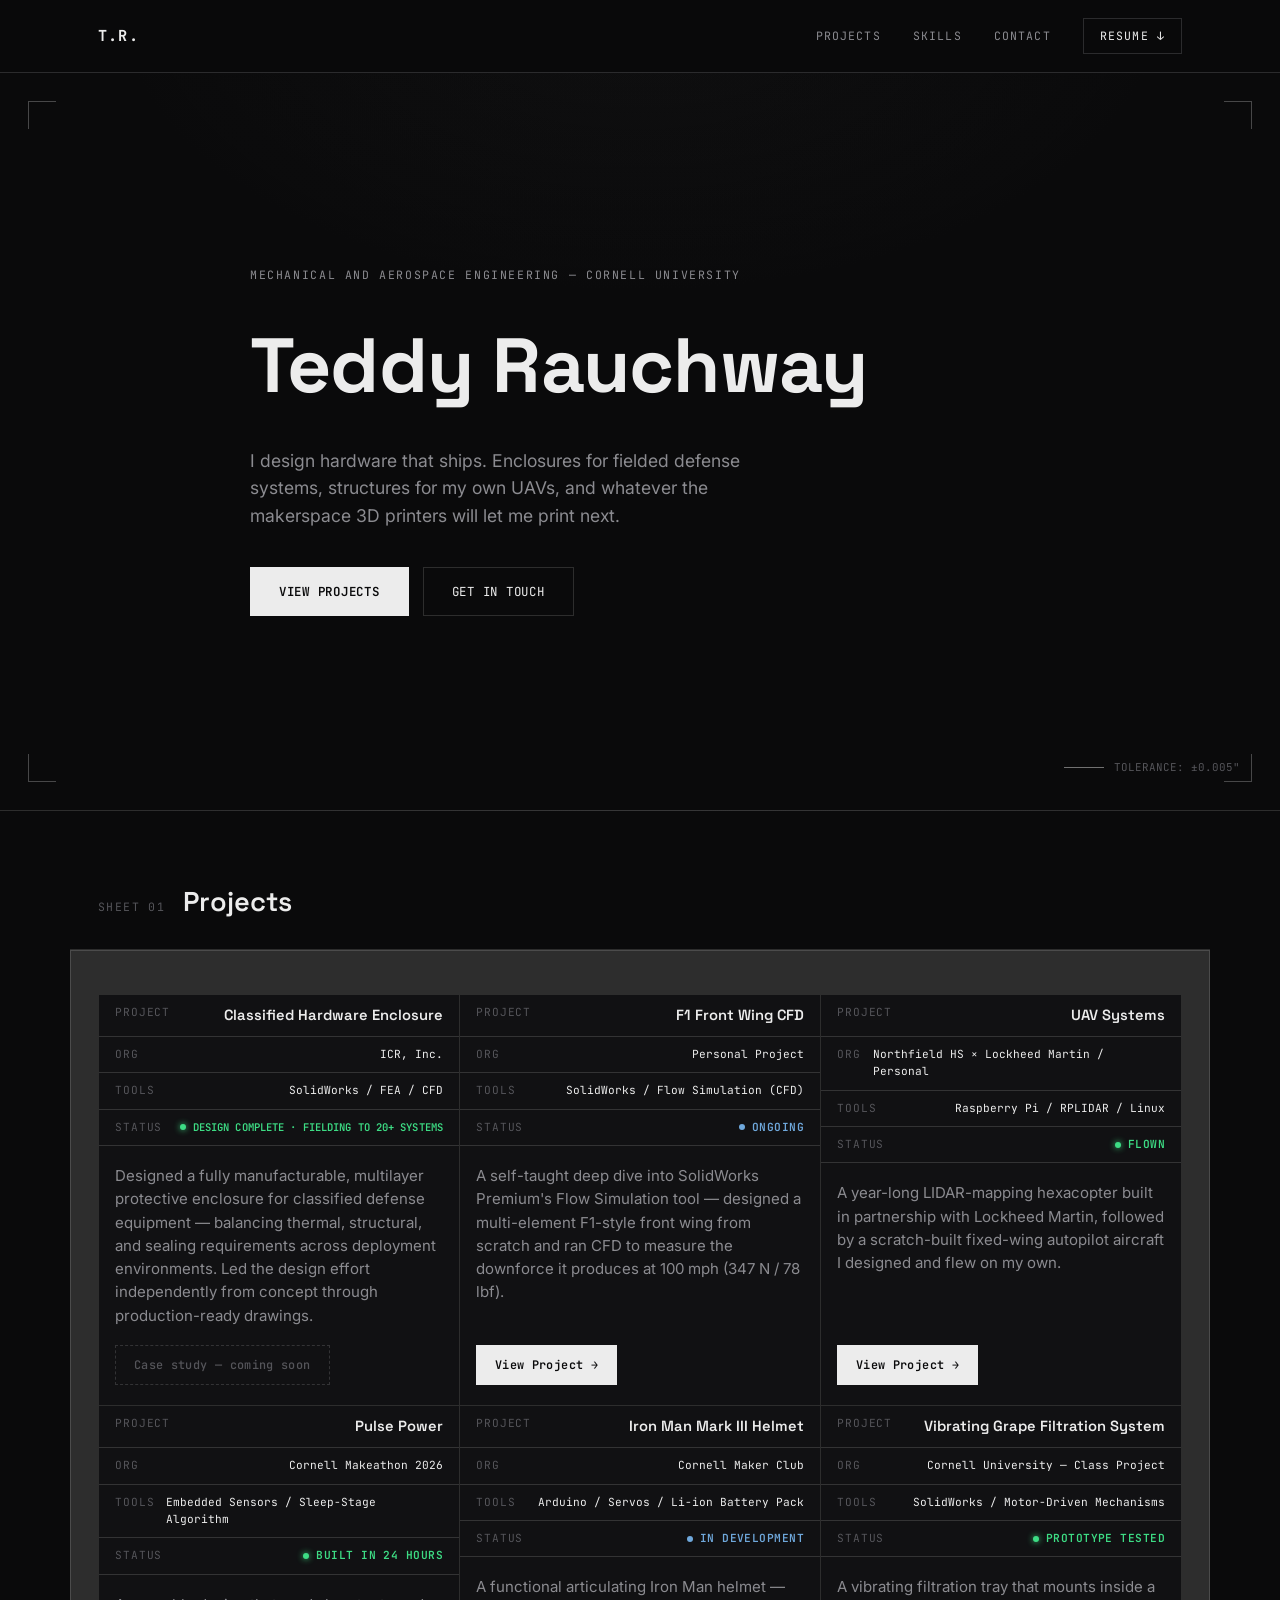
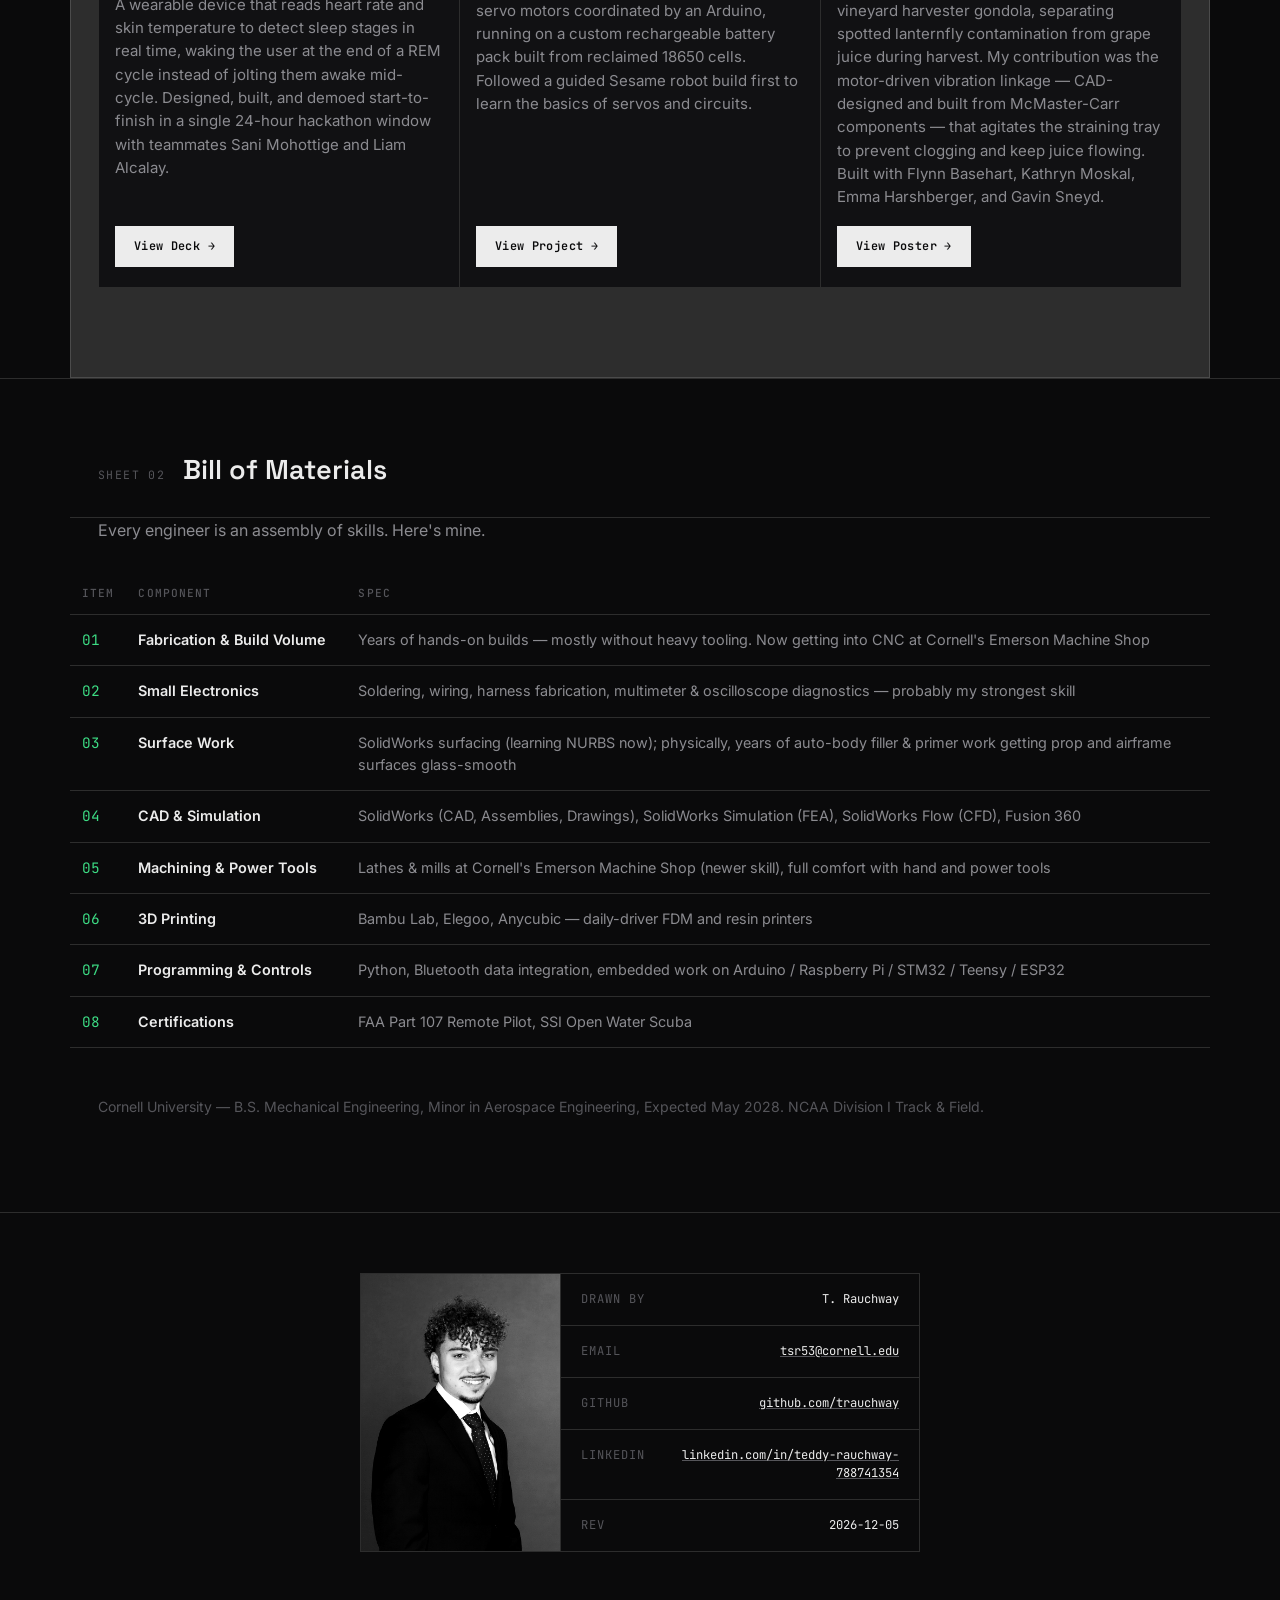
==== commit 5d8ac619: "Add looping video-reel background to homepage hero Replace the homepage's static dark hero with a cr" ====
--- a/index.html
+++ b/index.html
@@ -25,7 +25,11 @@
 </header>
 
 <!-- ============ HERO ============ -->
-<section class="hero" id="top">
+<section class="hero hero-reel-section" id="top">
+  <div class="hero-reel" id="heroReel" aria-hidden="true">
+    <video class="hero-reel-video is-front" muted playsinline preload="auto"></video>
+    <video class="hero-reel-video is-back" muted playsinline preload="auto"></video>
+  </div>
   <span class="bracket bracket-tl" aria-hidden="true"></span>
   <span class="bracket bracket-tr" aria-hidden="true"></span>
   <span class="bracket bracket-bl" aria-hidden="true"></span>
--- a/style.css
+++ b/style.css
@@ -90,6 +90,43 @@
   padding: 40px 28px;
   border-bottom: 1px solid var(--border);
 }
+/* ============ HERO VIDEO REEL (homepage) ============ */
+.hero-reel-section { isolation: isolate; }
+.hero-reel {
+  position: absolute;
+  inset: 0;
+  overflow: hidden;
+  z-index: -1;
+}
+.hero-reel-video {
+  position: absolute;
+  inset: 0;
+  width: 100%;
+  height: 100%;
+  object-fit: cover;
+  opacity: 0;
+  transition: opacity 1.1s ease;
+  filter: grayscale(0.35) contrast(1.05) brightness(0.55);
+}
+.hero-reel-video.is-active { opacity: 1; }
+.hero-reel::after { content: none; }
+.hero-reel.is-ready::after {
+  content: "";
+  position: absolute;
+  inset: 0;
+  background:
+    radial-gradient(ellipse 1200px 700px at 50% 32%, rgba(10,10,11,0.2), transparent 68%),
+    linear-gradient(180deg,
+      rgba(10,10,11,0.6) 0%,
+      rgba(10,10,11,0.38) 32%,
+      rgba(10,10,11,0.5) 60%,
+      rgba(10,10,11,0.82) 88%,
+      rgba(10,10,11,0.96) 100%);
+}
+@media (max-width: 700px) {
+  .hero-reel-video { filter: grayscale(0.35) contrast(1.05) brightness(0.45); }
+}
+
 .bracket {
   position: absolute;
   width: 28px;
@@ -190,6 +227,51 @@
 }
 .dim-line { width: 40px; height: 1px; background: var(--border-strong); }
 @media (max-width: 700px) { .hero-callout { display: none; } }
+
+/* ============ PHOTOGRAPHIC HERO ============ */
+/* Per-page tuning via custom props on the <section>:
+   --hero-focus / --hero-focus-mobile  (object-position)
+   --hero-bright                        (brightness multiplier)
+   --hero-gray                          (grayscale amount 0–1) */
+.hero-media-section {
+  min-height: 68vh;
+  overflow: hidden;
+  isolation: isolate;
+}
+.hero-media {
+  position: absolute;
+  inset: 0;
+  z-index: -1;
+}
+.hero-media img {
+  width: 100%;
+  height: 100%;
+  object-fit: cover;
+  object-position: var(--hero-focus, center 42%);
+  filter: grayscale(var(--hero-gray, 0.5)) contrast(1.06) brightness(var(--hero-bright, 0.62));
+}
+.hero-media::after {
+  content: "";
+  position: absolute;
+  inset: 0;
+  background:
+    radial-gradient(ellipse 1000px 600px at 30% 40%, rgba(10,10,11,0.35), transparent 70%),
+    linear-gradient(90deg, rgba(10,10,11,0.92) 0%, rgba(10,10,11,0.72) 45%, rgba(10,10,11,0.55) 100%),
+    linear-gradient(0deg, rgba(10,10,11,0.9) 0%, transparent 40%, transparent 75%, rgba(10,10,11,0.7) 100%);
+}
+.hero-media-credit {
+  position: absolute;
+  left: 68px;
+  bottom: 34px;
+  font-family: var(--font-mono);
+  font-size: 0.66rem;
+  letter-spacing: 0.1em;
+  color: var(--text-faint);
+}
+@media (max-width: 700px) {
+  .hero-media img { object-position: var(--hero-focus-mobile, center 38%); }
+  .hero-media-credit { left: 20px; bottom: 16px; font-size: 0.6rem; }
+}
 
 /* ============ SECTION HEAD ============ */
 .section-head {
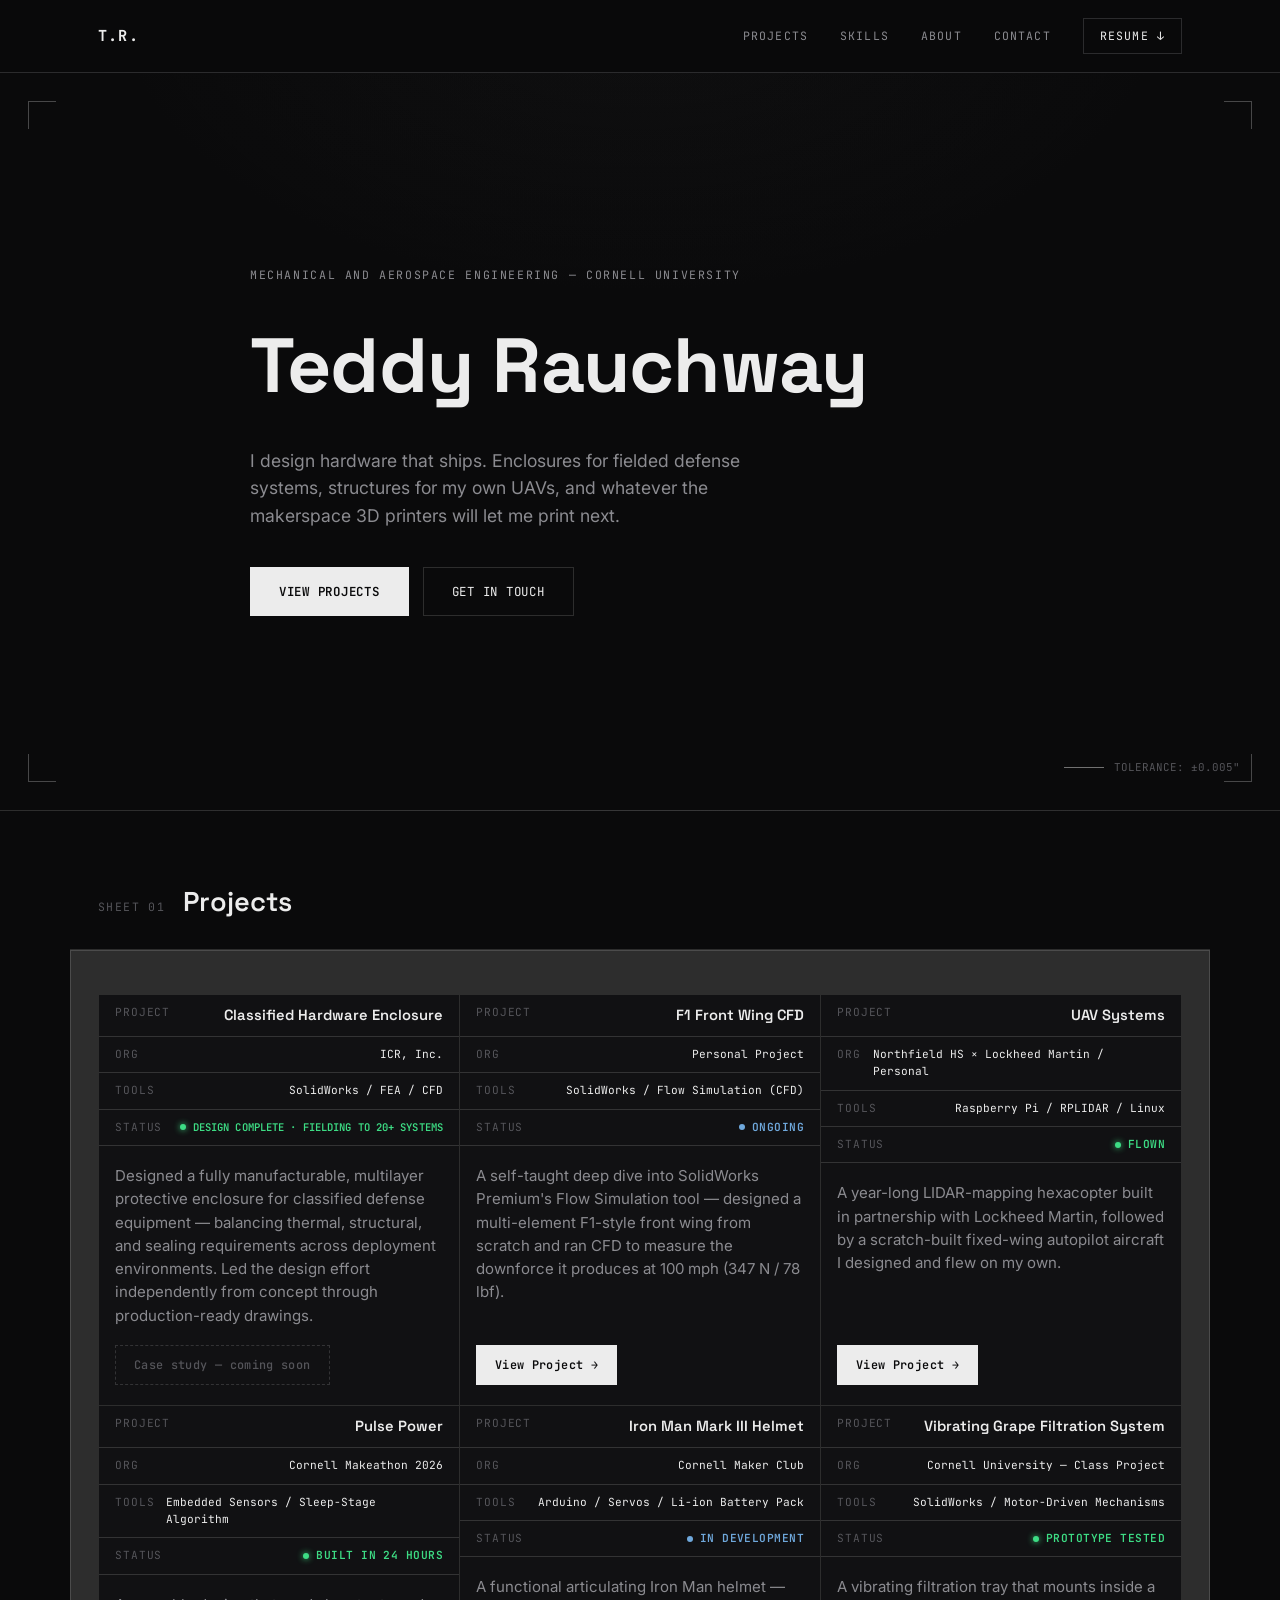
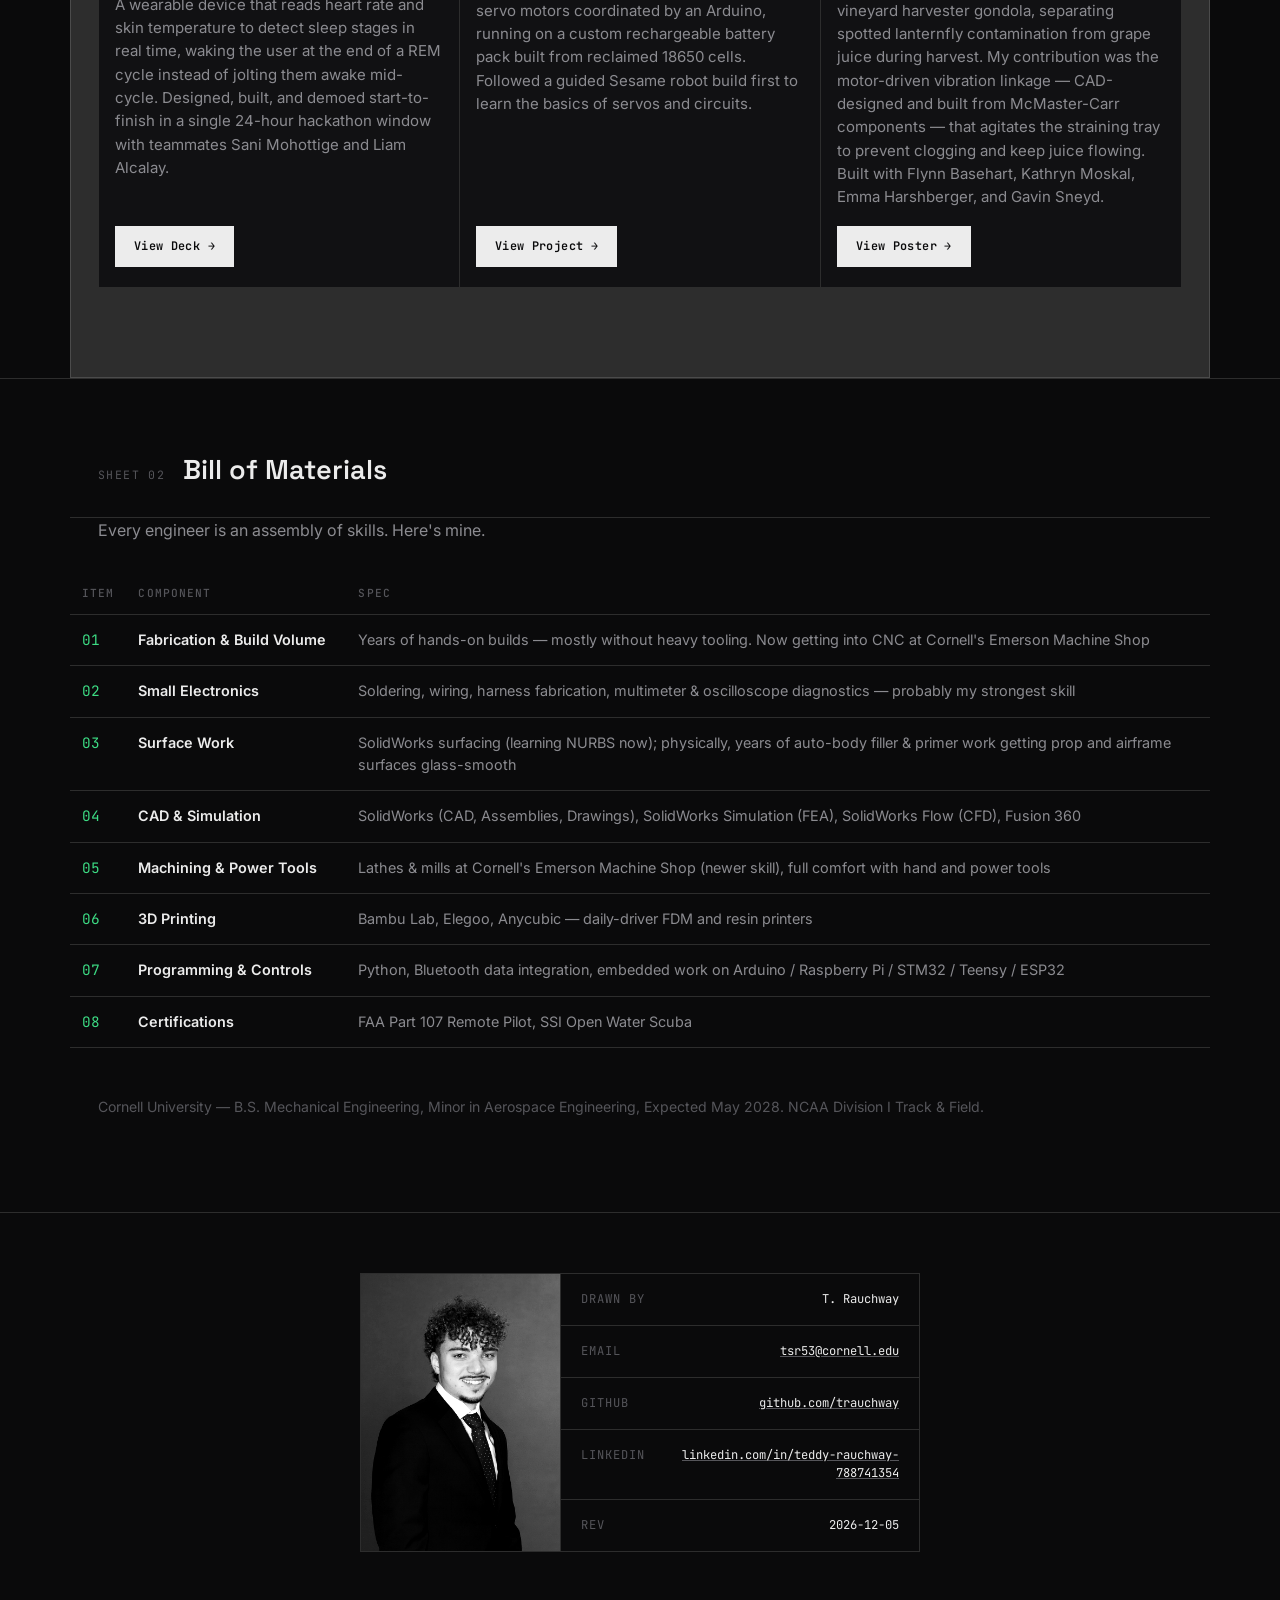
==== commit 5edca381: "Add About page New about.html with a brief bio, role/focus, core tools, and education, laid out with" ====
--- a/index.html
+++ b/index.html
@@ -18,6 +18,7 @@
     <nav class="nav-links">
       <a href="#projects">Projects</a>
       <a href="#about">Skills</a>
+      <a href="about.html">About</a>
       <a href="#contact">Contact</a>
       <a href="assets/resume.pdf" class="nav-resume" download>Resume ↓</a>
     </nav>
--- a/style.css
+++ b/style.css
@@ -184,7 +184,7 @@
   position: relative;
   isolation: isolate;
   overflow: hidden;
-  background: var(--bg);
+  background: transparent;
   border-color: var(--text);
   color: var(--bg);
   font-weight: 600;
@@ -208,7 +208,7 @@
 .btn-outline { color: var(--text); }
 .btn-outline:hover {
   border-color: var(--border-strong);
-  background: var(--bg-elevated);
+  background: rgba(255,255,255,0.06);
   transform: translateY(-2px);
   box-shadow: 0 6px 18px rgba(255,255,255,0.06);
 }
@@ -442,6 +442,40 @@
   font-size: 0.88rem;
 }
 
+/* ============ ABOUT PAGE ============ */
+.about-profile {
+  display: grid;
+  grid-template-columns: 340px 1fr;
+  border: 1px solid var(--border);
+}
+.about-photo {
+  margin: 0;
+  border-right: 1px solid var(--border);
+  overflow: hidden;
+}
+.about-photo img {
+  width: 100%;
+  height: 100%;
+  min-height: 440px;
+  object-fit: cover;
+  object-position: top center;
+  display: block;
+  filter: grayscale(1) contrast(1.05);
+}
+.about-info {
+  display: flex;
+  flex-direction: column;
+  padding: 30px 32px 6px;
+  gap: 22px;
+}
+.about-info .title-block { border-bottom: none; }
+.about-info .chapter-desc { margin: 0; max-width: none; }
+@media (max-width: 780px) {
+  .about-profile { grid-template-columns: 1fr; }
+  .about-photo { border-right: none; border-bottom: 1px solid var(--border); }
+  .about-photo img { min-height: 360px; }
+}
+
 /* ============ FOOTER ============ */
 .footer { background: var(--bg); border-top: 1px solid var(--border); padding: 60px 28px; }
 .footer-inner {
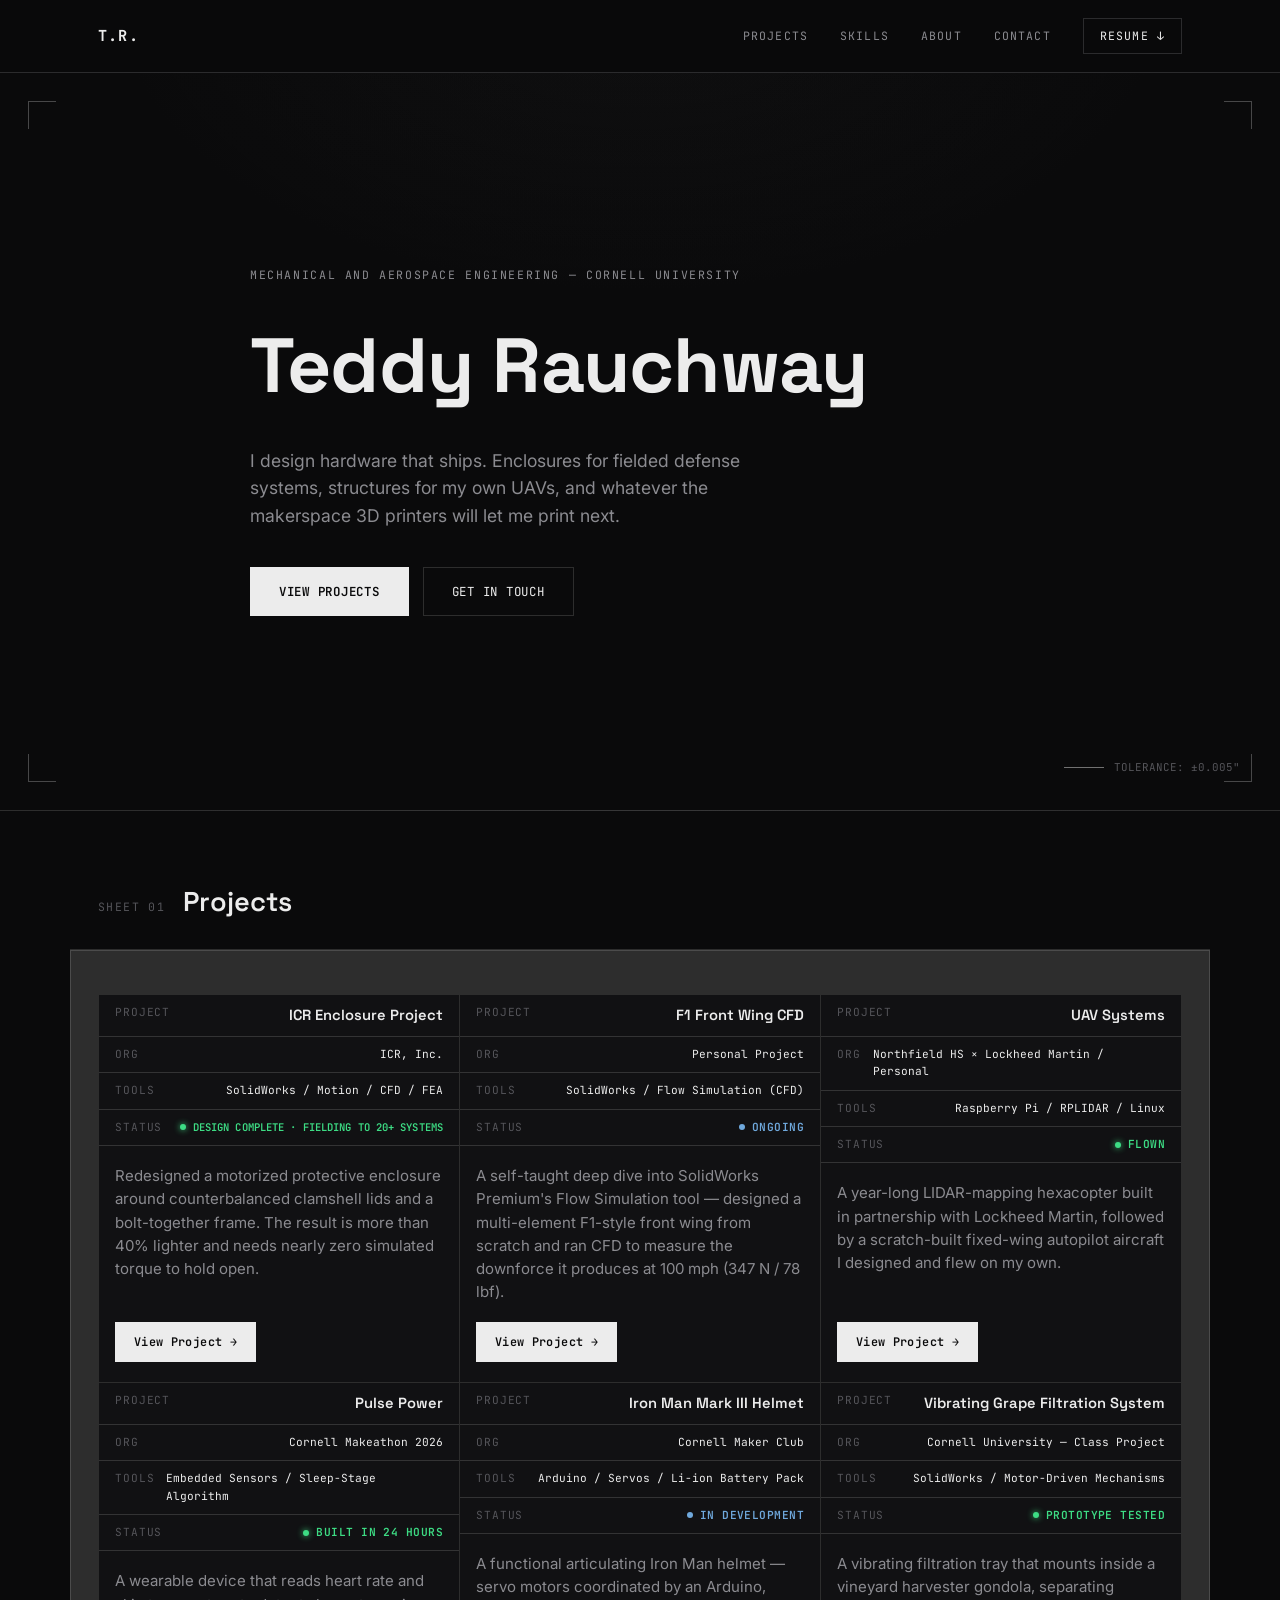
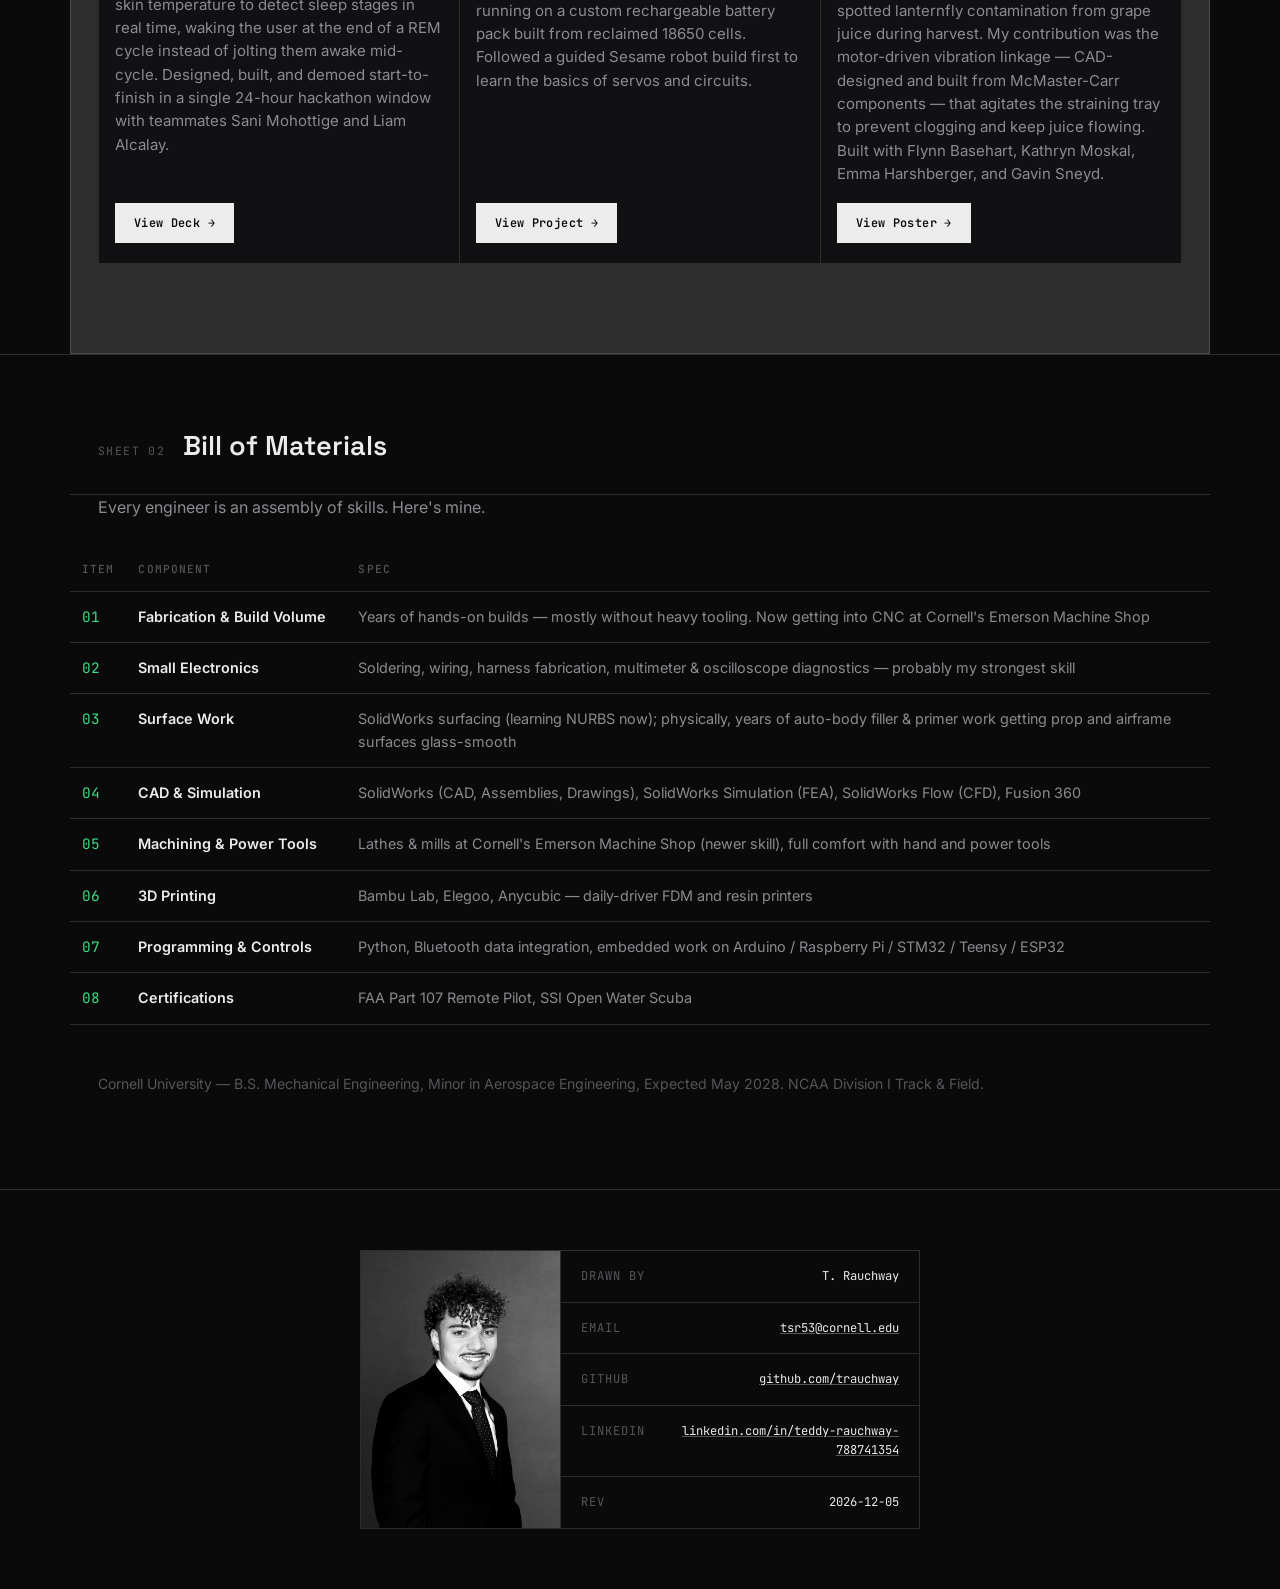
==== commit 42dbd7c2: "Add ICR Enclosure Project case-study page New icr-enclosure.html covering the motorized enclosure re" ====
--- a/index.html
+++ b/index.html
@@ -63,25 +63,24 @@
       <div class="title-block">
         <div class="tb-row tb-title">
           <span>PROJECT</span>
-          <strong>Classified Hardware Enclosure</strong>
+          <strong>ICR Enclosure Project</strong>
         </div>
         <div class="tb-row">
           <span>ORG</span><span>ICR, Inc.</span>
         </div>
         <div class="tb-row">
-          <span>TOOLS</span><span>SolidWorks / FEA / CFD</span>
+          <span>TOOLS</span><span>SolidWorks / Motion / CFD / FEA</span>
         </div>
         <div class="tb-row">
           <span>STATUS</span><span class="status status-live status-compact"><i></i>DESIGN COMPLETE · FIELDING TO 20+ SYSTEMS</span>
         </div>
       </div>
       <p class="project-desc">
-        Designed a fully manufacturable, multilayer protective enclosure for classified defense equipment —
-        balancing thermal, structural, and sealing requirements across deployment environments. Led the design
-        effort independently from concept through production-ready drawings.
-      </p>
-      <div class="project-links">
-        <span class="project-link project-link-disabled">Case study — coming soon</span>
+        Redesigned a motorized protective enclosure around counterbalanced clamshell lids and a bolt-together
+        frame. The result is more than 40% lighter and needs nearly zero simulated torque to hold open.
+      </p>
+      <div class="project-links">
+        <a href="icr-enclosure.html" class="project-link">View Project →</a>
       </div>
     </article>
 
--- a/style.css
+++ b/style.css
@@ -445,7 +445,7 @@
 /* ============ ABOUT PAGE ============ */
 .about-profile {
   display: grid;
-  grid-template-columns: 340px 1fr;
+  grid-template-columns: 480px 1fr;
   border: 1px solid var(--border);
 }
 .about-photo {
@@ -456,7 +456,7 @@
 .about-photo img {
   width: 100%;
   height: 100%;
-  min-height: 440px;
+  min-height: 620px;
   object-fit: cover;
   object-position: top center;
   display: block;
@@ -465,15 +465,16 @@
 .about-info {
   display: flex;
   flex-direction: column;
-  padding: 30px 32px 6px;
-  gap: 22px;
-}
-.about-info .title-block { border-bottom: none; }
+  padding: 32px 32px 6px;
+  gap: 34px;
+}
+.about-info .title-block { border-bottom: none; max-width: 640px; }
+.about-info .tb-row > *:last-child { flex: 1; text-align: right; }
 .about-info .chapter-desc { margin: 0; max-width: none; }
 @media (max-width: 780px) {
   .about-profile { grid-template-columns: 1fr; }
   .about-photo { border-right: none; border-bottom: 1px solid var(--border); }
-  .about-photo img { min-height: 360px; }
+  .about-photo img { min-height: 440px; }
 }
 
 /* ============ FOOTER ============ */
@@ -845,3 +846,116 @@
   padding-top: 8px;
   border-top: 1px solid var(--border);
 }
+
+/* ============ TEXT-ONLY PROJECT HERO ============ */
+.hero-text { min-height: 60vh; }
+
+/* ============ LINE DIAGRAM ============ */
+.diagram-wrap {
+  max-width: 720px;
+  margin: 0 0 40px;
+  border: 1px solid var(--border);
+  background: var(--bg-elevated);
+}
+.diagram { display: block; width: 100%; height: auto; }
+.diagram-wrap figcaption {
+  font-family: var(--font-mono);
+  font-size: 0.7rem;
+  color: var(--text-faint);
+  padding: 12px 16px;
+  letter-spacing: 0.05em;
+  border-top: 1px solid var(--border);
+}
+.dg-solid { fill: none; stroke: var(--text); stroke-width: 1.6; stroke-linejoin: round; }
+.dg-fill { fill: var(--bg-elevated-2); }
+.dg-phantom { fill: none; stroke: var(--text-dim); stroke-width: 1.3; stroke-dasharray: 14 4 3 4; }
+.dg-ground { stroke: var(--border-strong); stroke-width: 1.2; }
+.dg-hatch line { stroke: var(--border); stroke-width: 1; }
+.dg-pivot { fill: var(--bg-elevated); stroke: var(--signal-green); stroke-width: 1.8; }
+.dg-motion { fill: none; stroke: var(--signal-green); stroke-width: 1.4; stroke-dasharray: 5 5; }
+.dg-accent-fill { fill: var(--signal-green); }
+.dg-leader { stroke: var(--text-faint); stroke-width: 1; }
+.dg-label text {
+  font-family: var(--font-mono);
+  font-size: 13px;
+  letter-spacing: 0.08em;
+  fill: var(--text-dim);
+}
+.dg-label .dg-label-faint { fill: var(--text-faint); }
+@media (max-width: 560px) {
+  .dg-label text { font-size: 22px; letter-spacing: 0.04em; }
+}
+
+/* ============ FEATURE CALLOUT ============ */
+.feature-callout {
+  max-width: 720px;
+  border: 1px solid var(--border-strong);
+  background: var(--bg-elevated);
+  padding: 20px 24px 6px;
+  margin: 0 0 40px;
+}
+.feature-label {
+  display: block;
+  font-family: var(--font-mono);
+  font-size: 0.7rem;
+  letter-spacing: 0.1em;
+  color: var(--text-faint);
+  margin-bottom: 6px;
+}
+.feature-list { margin: 0; }
+.feature-list > div {
+  display: grid;
+  grid-template-columns: 190px 1fr;
+  gap: 16px;
+  padding: 12px 0;
+  border-top: 1px solid var(--border);
+}
+.feature-list > div:first-child { border-top: none; }
+.feature-list dt {
+  font-family: var(--font-mono);
+  font-size: 0.78rem;
+  color: var(--signal-blue);
+}
+.feature-list dd { margin: 0; font-size: 0.92rem; color: var(--text-dim); }
+@media (max-width: 560px) {
+  .feature-list > div { grid-template-columns: 1fr; gap: 4px; }
+}
+
+/* ============ SPEC COMPARISON TABLE ============ */
+.spec-table {
+  max-width: 720px;
+  width: 100%;
+  border-collapse: collapse;
+  margin: 0 0 40px;
+  font-size: 0.9rem;
+}
+.spec-table thead th {
+  font-family: var(--font-mono);
+  font-size: 0.7rem;
+  letter-spacing: 0.1em;
+  text-transform: uppercase;
+  text-align: left;
+  font-weight: 500;
+  color: var(--text-faint);
+  padding: 12px;
+  border-bottom: 1px solid var(--border-strong);
+}
+.spec-table tbody th {
+  font-family: var(--font-mono);
+  font-size: 0.74rem;
+  font-weight: 500;
+  text-align: left;
+  color: var(--text);
+  width: 30%;
+}
+.spec-table tbody th, .spec-table td {
+  padding: 14px 12px;
+  border-bottom: 1px solid var(--border);
+  vertical-align: top;
+}
+.spec-table td { color: var(--text-dim); }
+.spec-table td:last-child { color: var(--text); }
+@media (max-width: 500px) {
+  .spec-table { font-size: 0.82rem; }
+  .spec-table tbody th, .spec-table td, .spec-table thead th { padding: 12px 8px; }
+}
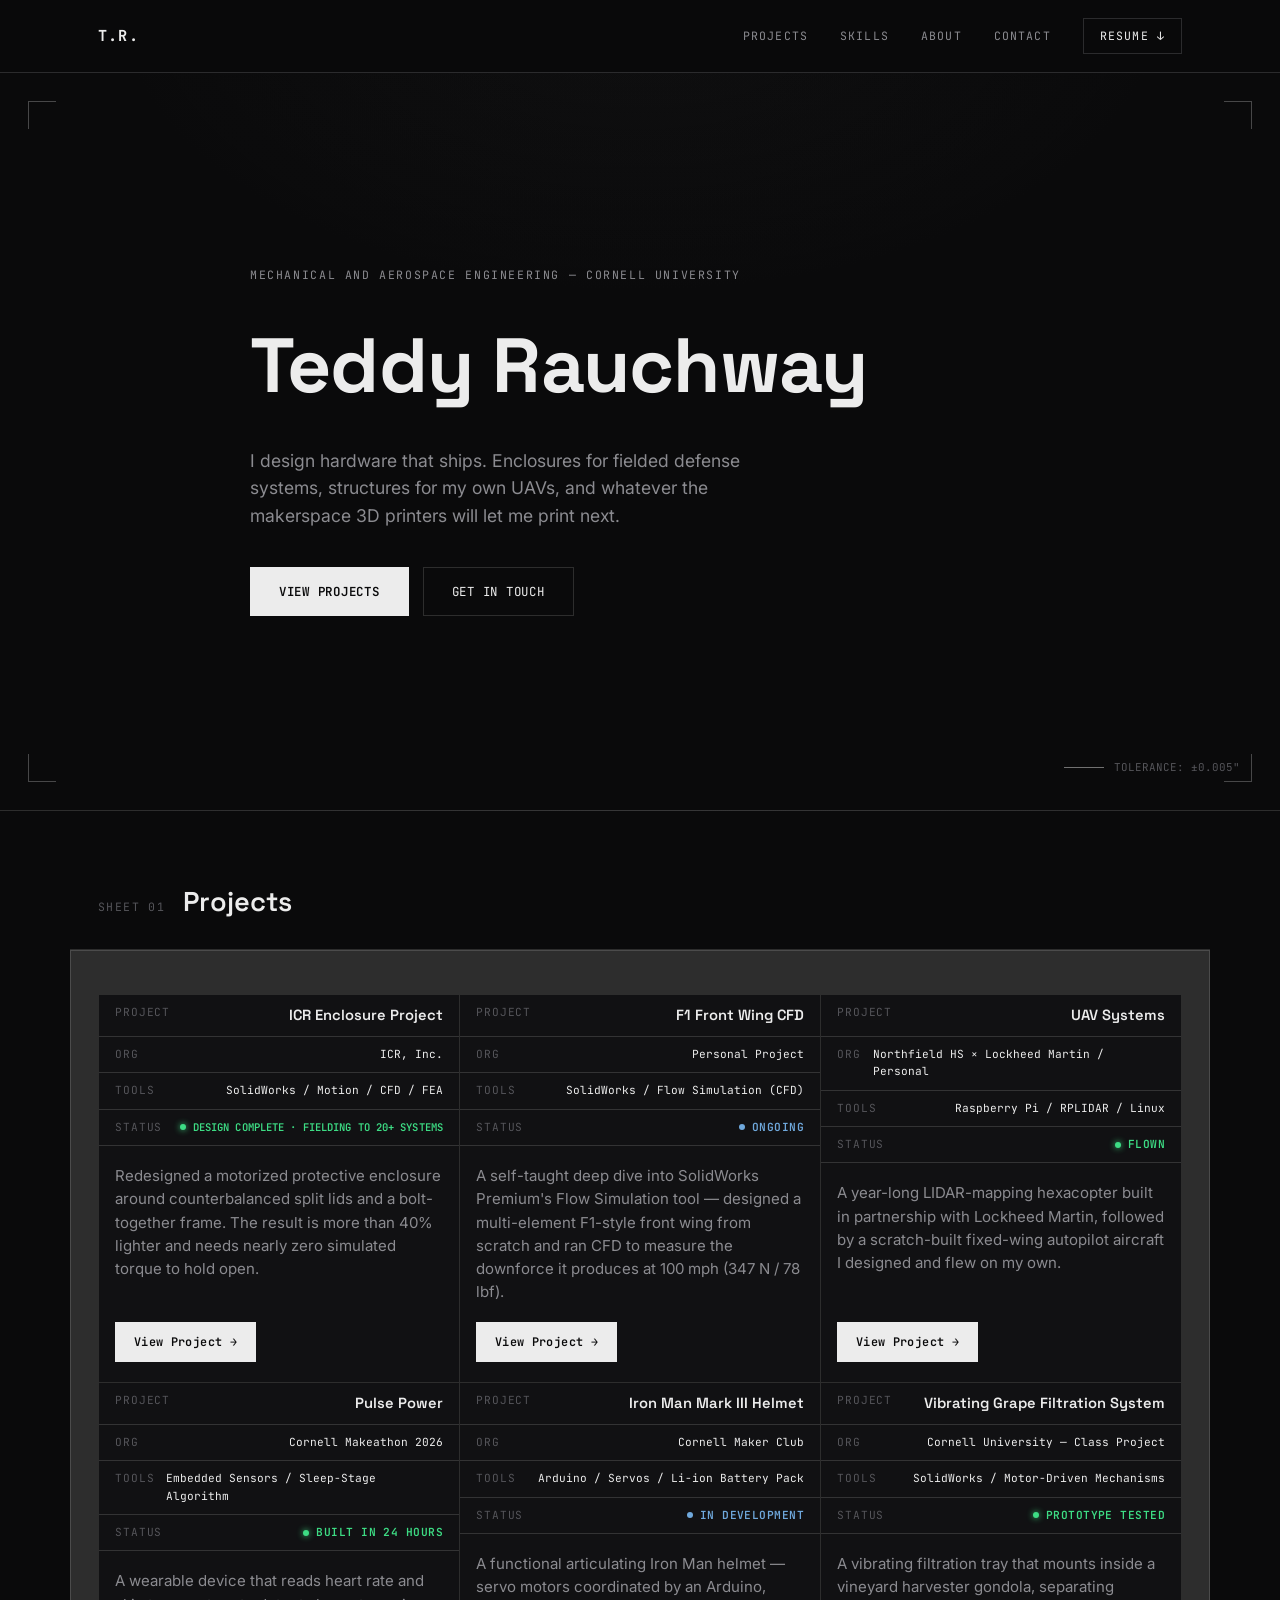
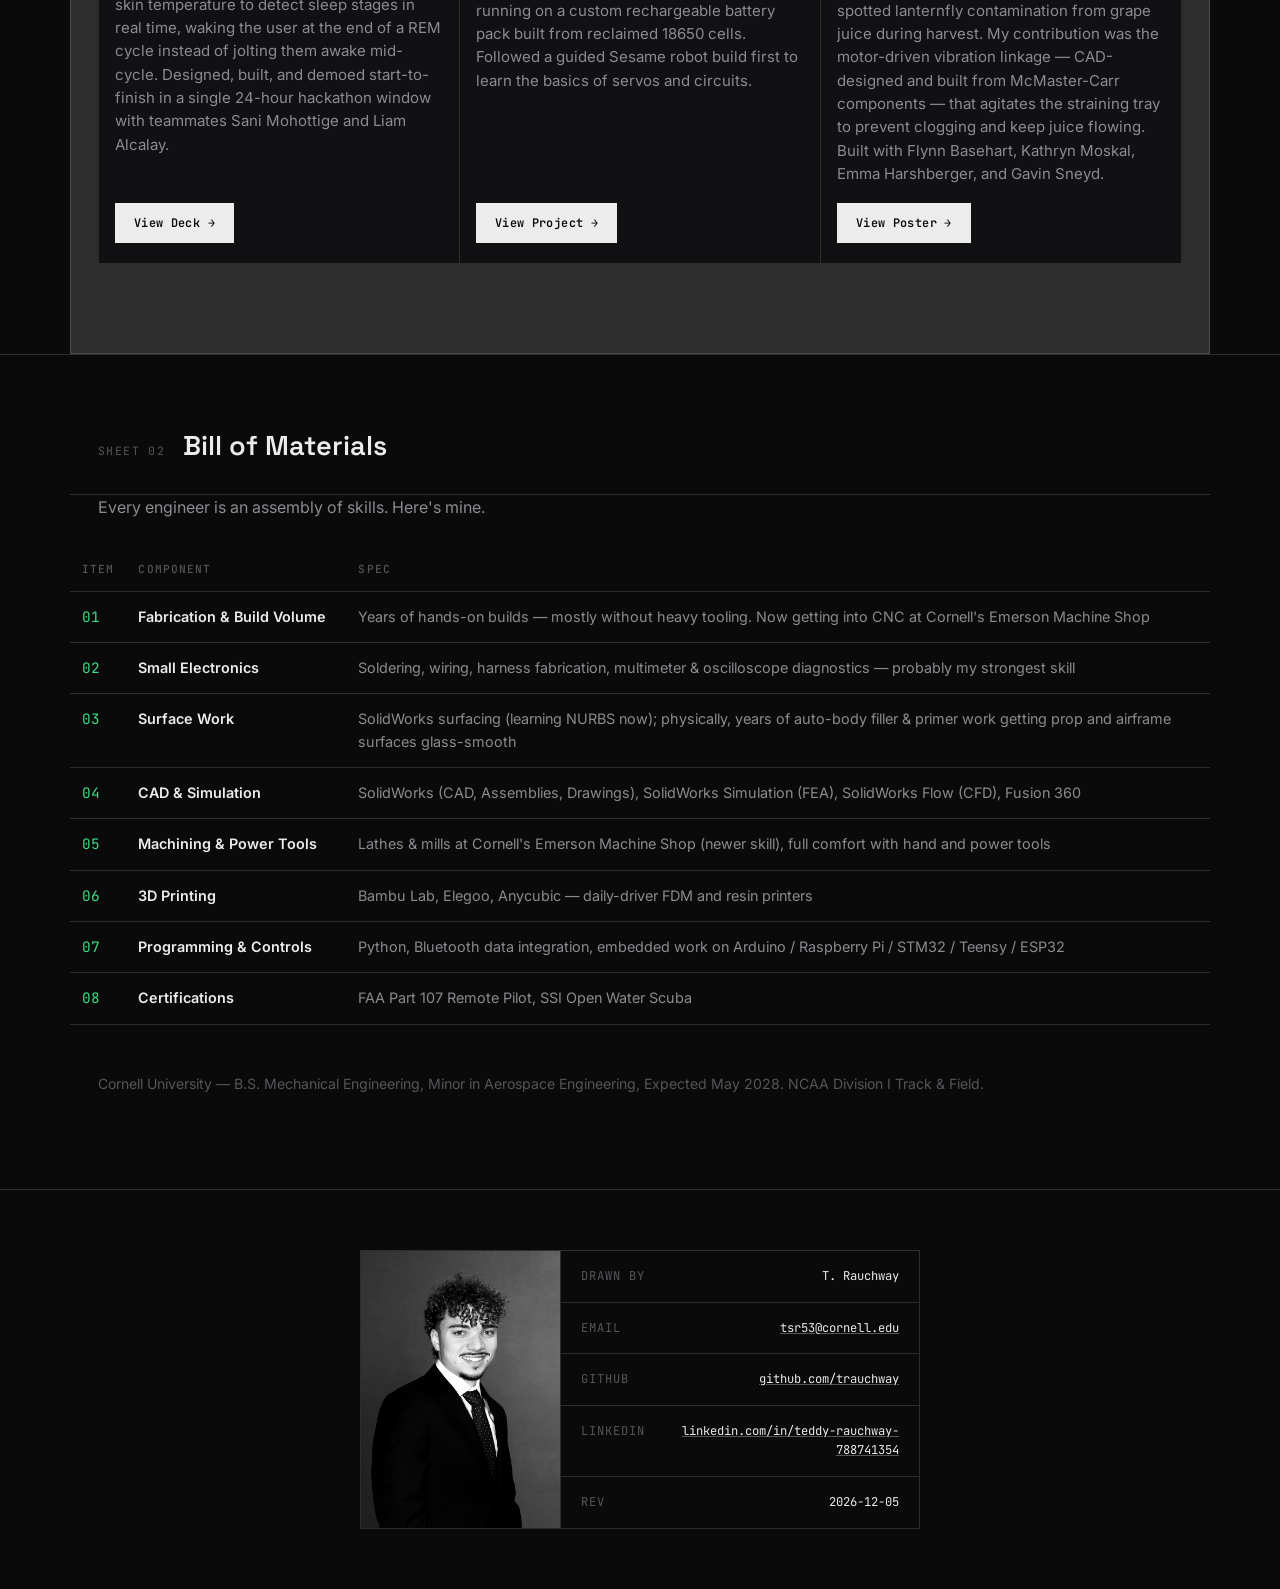
==== commit 952c52f8: "Replace "clamshell" with "split-lid" on ICR page and home card The lids part at the top seam rather " ====
--- a/index.html
+++ b/index.html
@@ -9,7 +9,7 @@
 <link rel="icon" type="image/svg+xml" href="assets/favicon.svg">
 <link rel="stylesheet" href="style.css">
 </head>
-<body>
+<body class="home-page">
 
 <!-- ============ NAV ============ -->
 <header class="nav">
@@ -76,7 +76,7 @@
         </div>
       </div>
       <p class="project-desc">
-        Redesigned a motorized protective enclosure around counterbalanced clamshell lids and a bolt-together
+        Redesigned a motorized protective enclosure around counterbalanced split lids and a bolt-together
         frame. The result is more than 40% lighter and needs nearly zero simulated torque to hold open.
       </p>
       <div class="project-links">
--- a/style.css
+++ b/style.css
@@ -476,6 +476,11 @@
   .about-photo { border-right: none; border-bottom: 1px solid var(--border); }
   .about-photo img { min-height: 440px; }
 }
+@media (max-width: 560px) {
+  .about-info { padding: 22px 18px 6px; gap: 28px; }
+  .about-info .tb-row { flex-direction: column; gap: 4px; padding: 11px 0; }
+  .about-info .tb-row > *:last-child { text-align: left; }
+}
 
 /* ============ FOOTER ============ */
 .footer { background: var(--bg); border-top: 1px solid var(--border); padding: 60px 28px; }
@@ -517,6 +522,10 @@
 
 @media (max-width: 500px) {
   .section-head { padding-top: 54px; }
+  .nav-inner { padding: 14px 16px; gap: 10px; }
+  .nav-links { gap: 10px 12px; flex-wrap: wrap; justify-content: flex-end; }
+  .nav-links a { white-space: nowrap; letter-spacing: 0.04em; }
+  .nav-resume { padding: 7px 10px; }
 }
 
 /* ============ UAV PROJECT PAGE ============ */
@@ -867,13 +876,8 @@
   border-top: 1px solid var(--border);
 }
 .dg-solid { fill: none; stroke: var(--text); stroke-width: 1.6; stroke-linejoin: round; }
-.dg-fill { fill: var(--bg-elevated-2); }
-.dg-phantom { fill: none; stroke: var(--text-dim); stroke-width: 1.3; stroke-dasharray: 14 4 3 4; }
 .dg-ground { stroke: var(--border-strong); stroke-width: 1.2; }
 .dg-hatch line { stroke: var(--border); stroke-width: 1; }
-.dg-pivot { fill: var(--bg-elevated); stroke: var(--signal-green); stroke-width: 1.8; }
-.dg-motion { fill: none; stroke: var(--signal-green); stroke-width: 1.4; stroke-dasharray: 5 5; }
-.dg-accent-fill { fill: var(--signal-green); }
 .dg-leader { stroke: var(--text-faint); stroke-width: 1; }
 .dg-label text {
   font-family: var(--font-mono);
@@ -959,3 +963,71 @@
   .spec-table { font-size: 0.82rem; }
   .spec-table tbody th, .spec-table td, .spec-table thead th { padding: 12px 8px; }
 }
+
+/* ============ PROJECT PAGES — MOBILE ============ */
+@media (max-width: 560px) {
+  .project-page .hero h1 { line-height: 1.08; }
+  .project-page .hero-text { min-height: 0; padding-top: 72px; padding-bottom: 64px; }
+  .project-page .hero-thesis { margin-bottom: 0; }
+
+  .project-page .chapter { padding-bottom: 48px; }
+  .project-page .chapter .section-head {
+    flex-direction: column;
+    align-items: flex-start;
+    gap: 8px;
+    padding: 48px 0 18px;
+  }
+  .project-page .section-head h2 { font-size: 1.45rem; line-height: 1.2; }
+  .project-page .chapter-body { padding-top: 28px; }
+  .project-page .chapter-desc { margin-bottom: 28px; }
+
+  .project-page .chapter-info .tb-row {
+    flex-direction: column;
+    align-items: flex-start;
+    gap: 4px;
+    padding: 10px 14px;
+  }
+  .project-page .chapter-info .status-compact { white-space: normal; }
+
+  .project-page .result-callout { flex-direction: column; align-items: flex-start; gap: 8px; padding: 18px 20px; }
+  .project-page .feature-callout { padding: 18px 20px 4px; }
+}
+
+/* ============ HOME PAGE — MOBILE ============ */
+@media (max-width: 560px) {
+  .home-page .hero-actions .btn { flex: 1 1 100%; text-align: center; }
+
+  .home-page .project-grid {
+    grid-template-columns: 1fr;
+    gap: 20px;
+    padding: 28px 28px 60px;
+    background: none;
+    border: none;
+  }
+  .home-page .project-card { border: 1px solid var(--border); }
+  .home-page .project-card .tb-row {
+    flex-direction: column;
+    align-items: flex-start;
+    gap: 4px;
+    padding: 10px 14px;
+  }
+  .home-page .project-card .status-compact { white-space: normal; }
+  .home-page .project-desc { padding: 16px 14px; }
+  .home-page .project-links { padding: 0 14px 18px; }
+
+  .home-page .bom-intro { padding-top: 22px; }
+  .home-page .bom-table { display: block; width: auto; margin: 20px 28px 0; padding: 0; }
+  .home-page .bom-table thead { display: none; }
+  .home-page .bom-table tbody { display: block; }
+  .home-page .bom-table tr {
+    display: grid;
+    grid-template-columns: 34px 1fr;
+    column-gap: 10px;
+    row-gap: 6px;
+    padding: 16px 0;
+    border-bottom: 1px solid var(--border);
+  }
+  .home-page .bom-table td { display: block; padding: 0; border: none; width: auto; }
+  .home-page .bom-table td:nth-child(3) { grid-column: 2; }
+  .home-page .about-note { padding-bottom: 60px; }
+}
